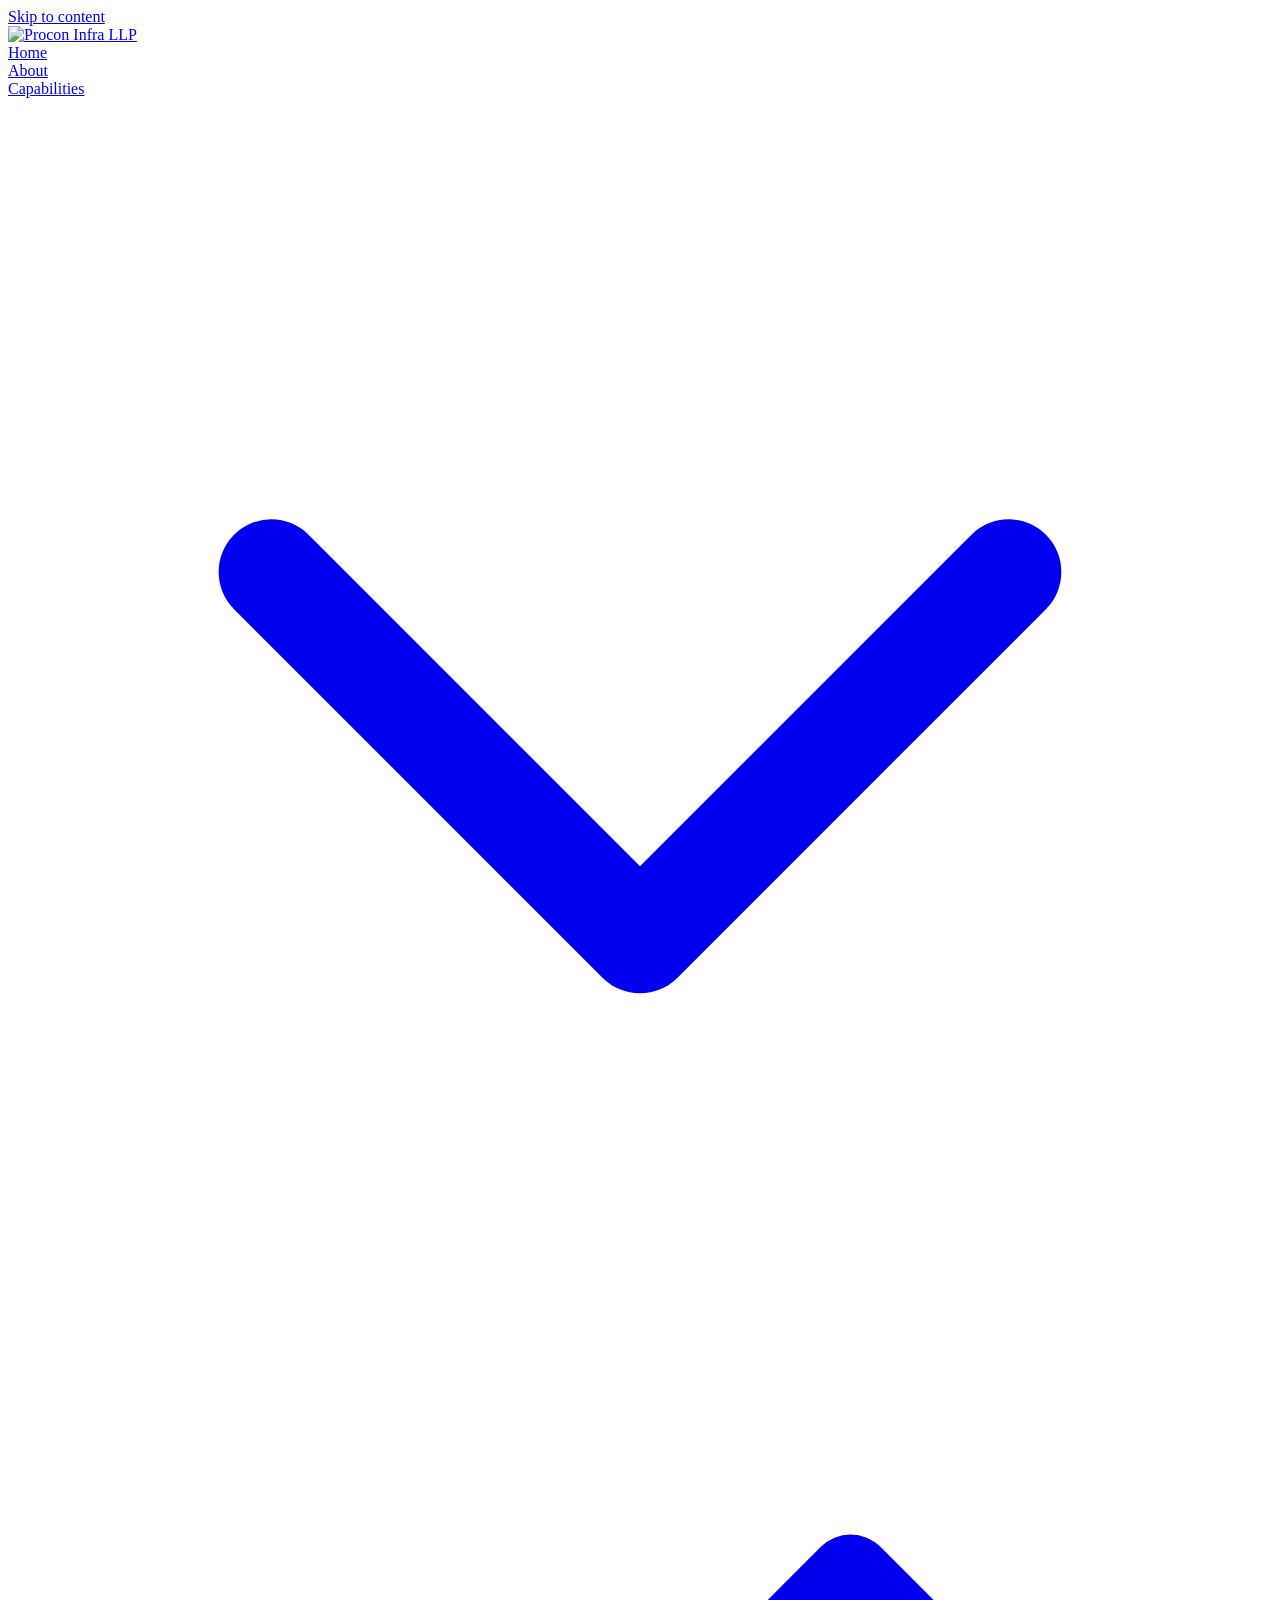
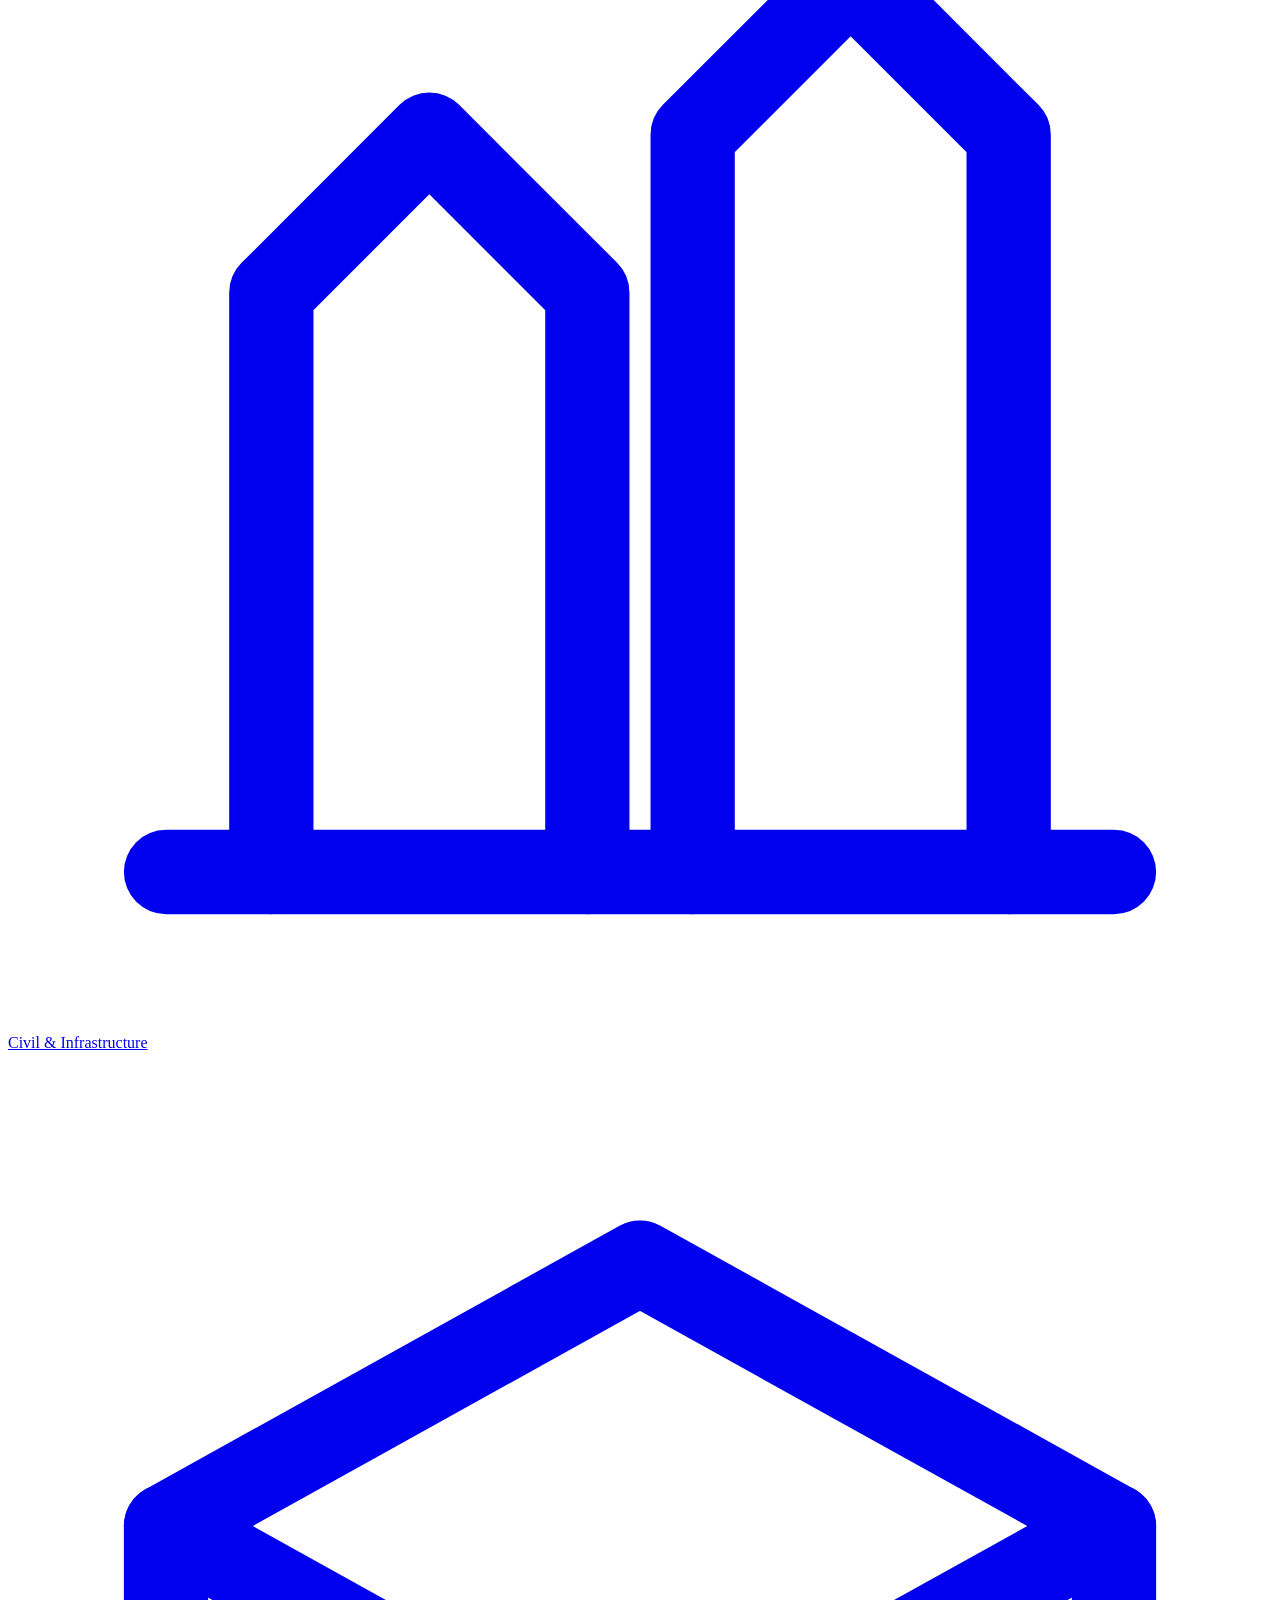
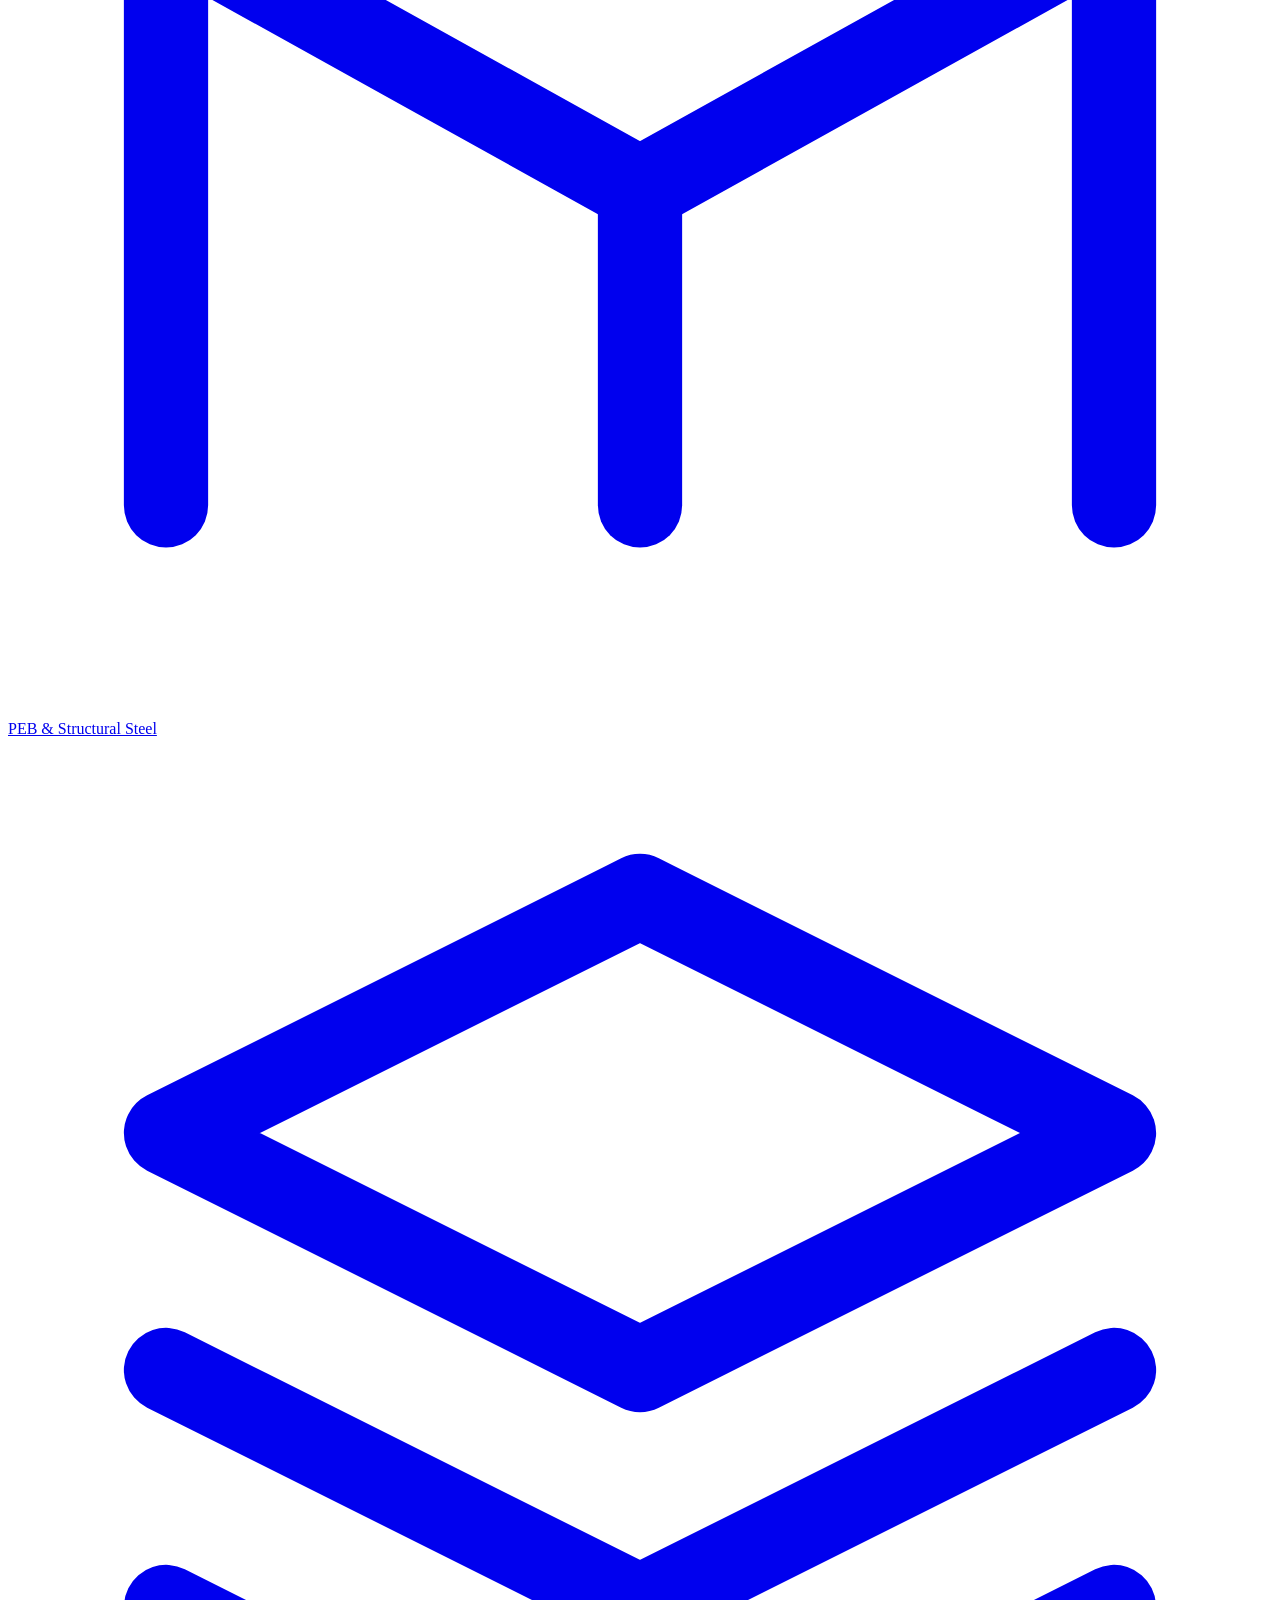
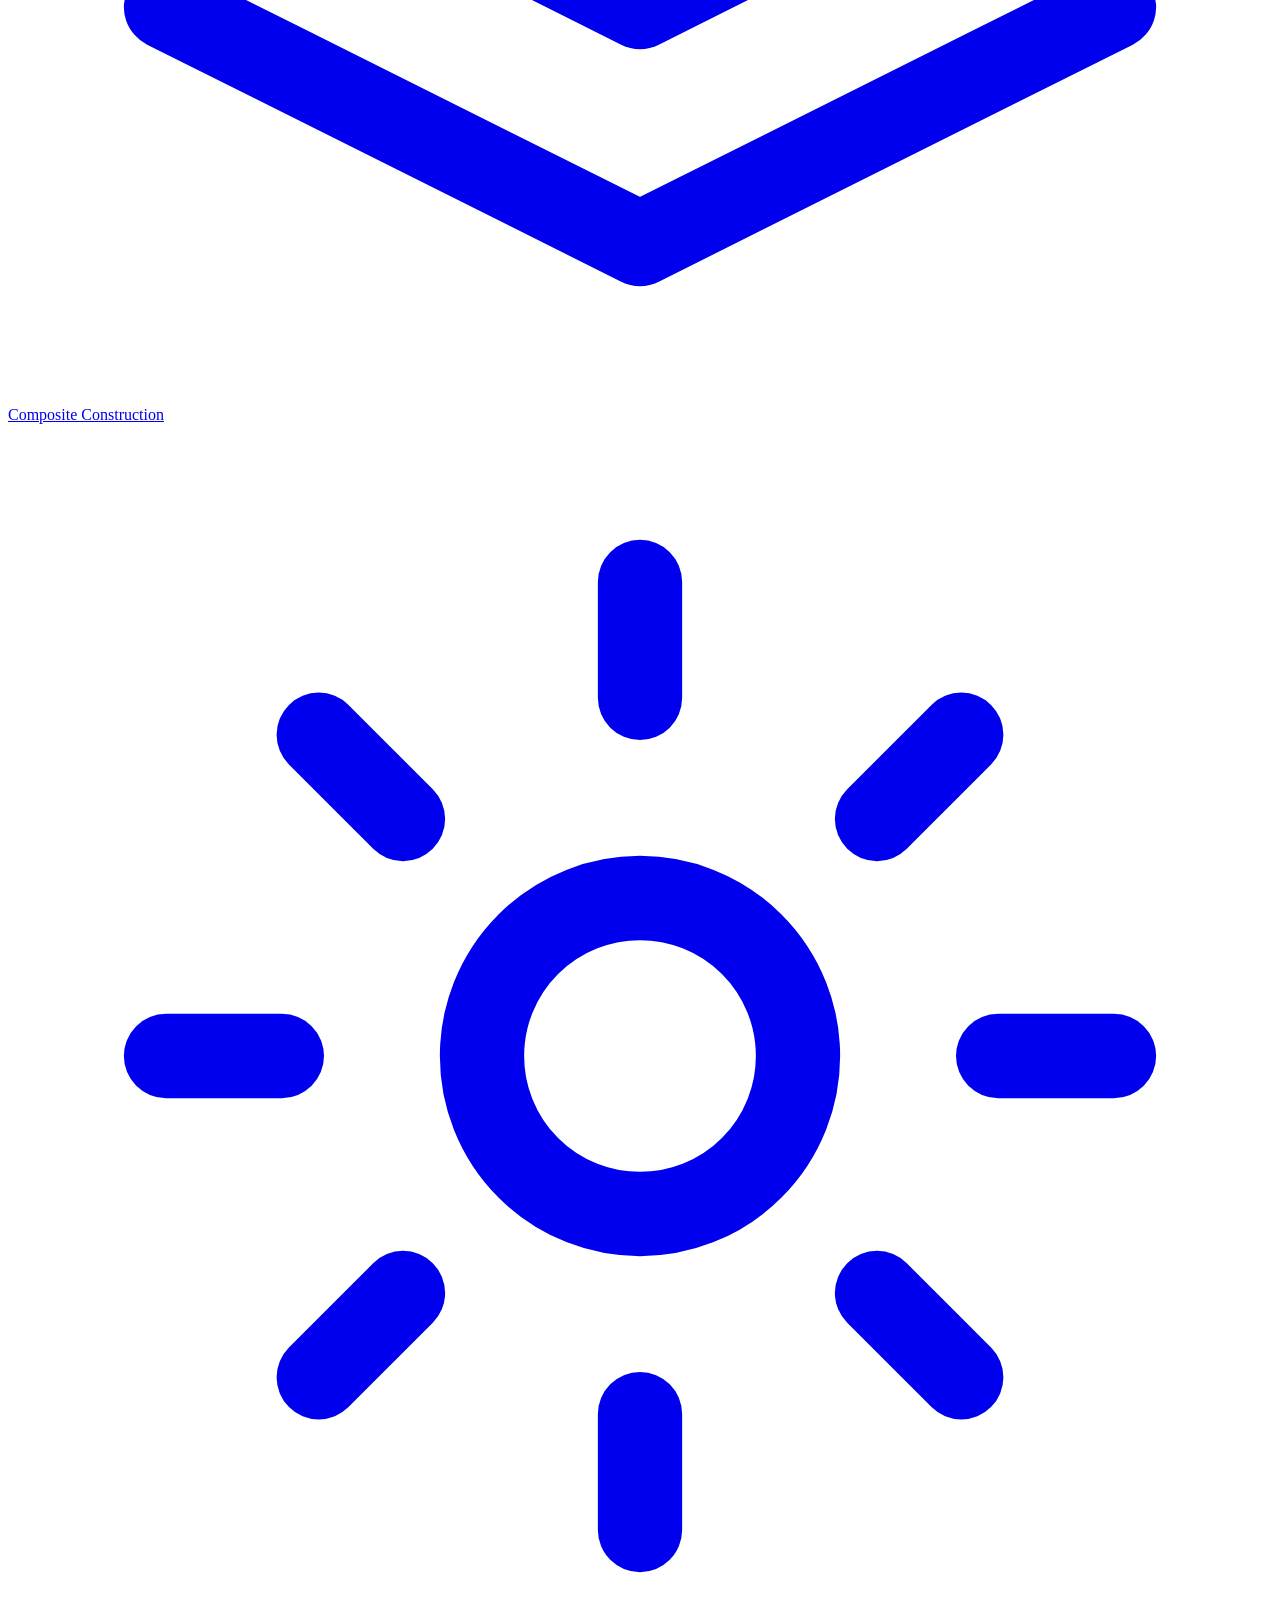
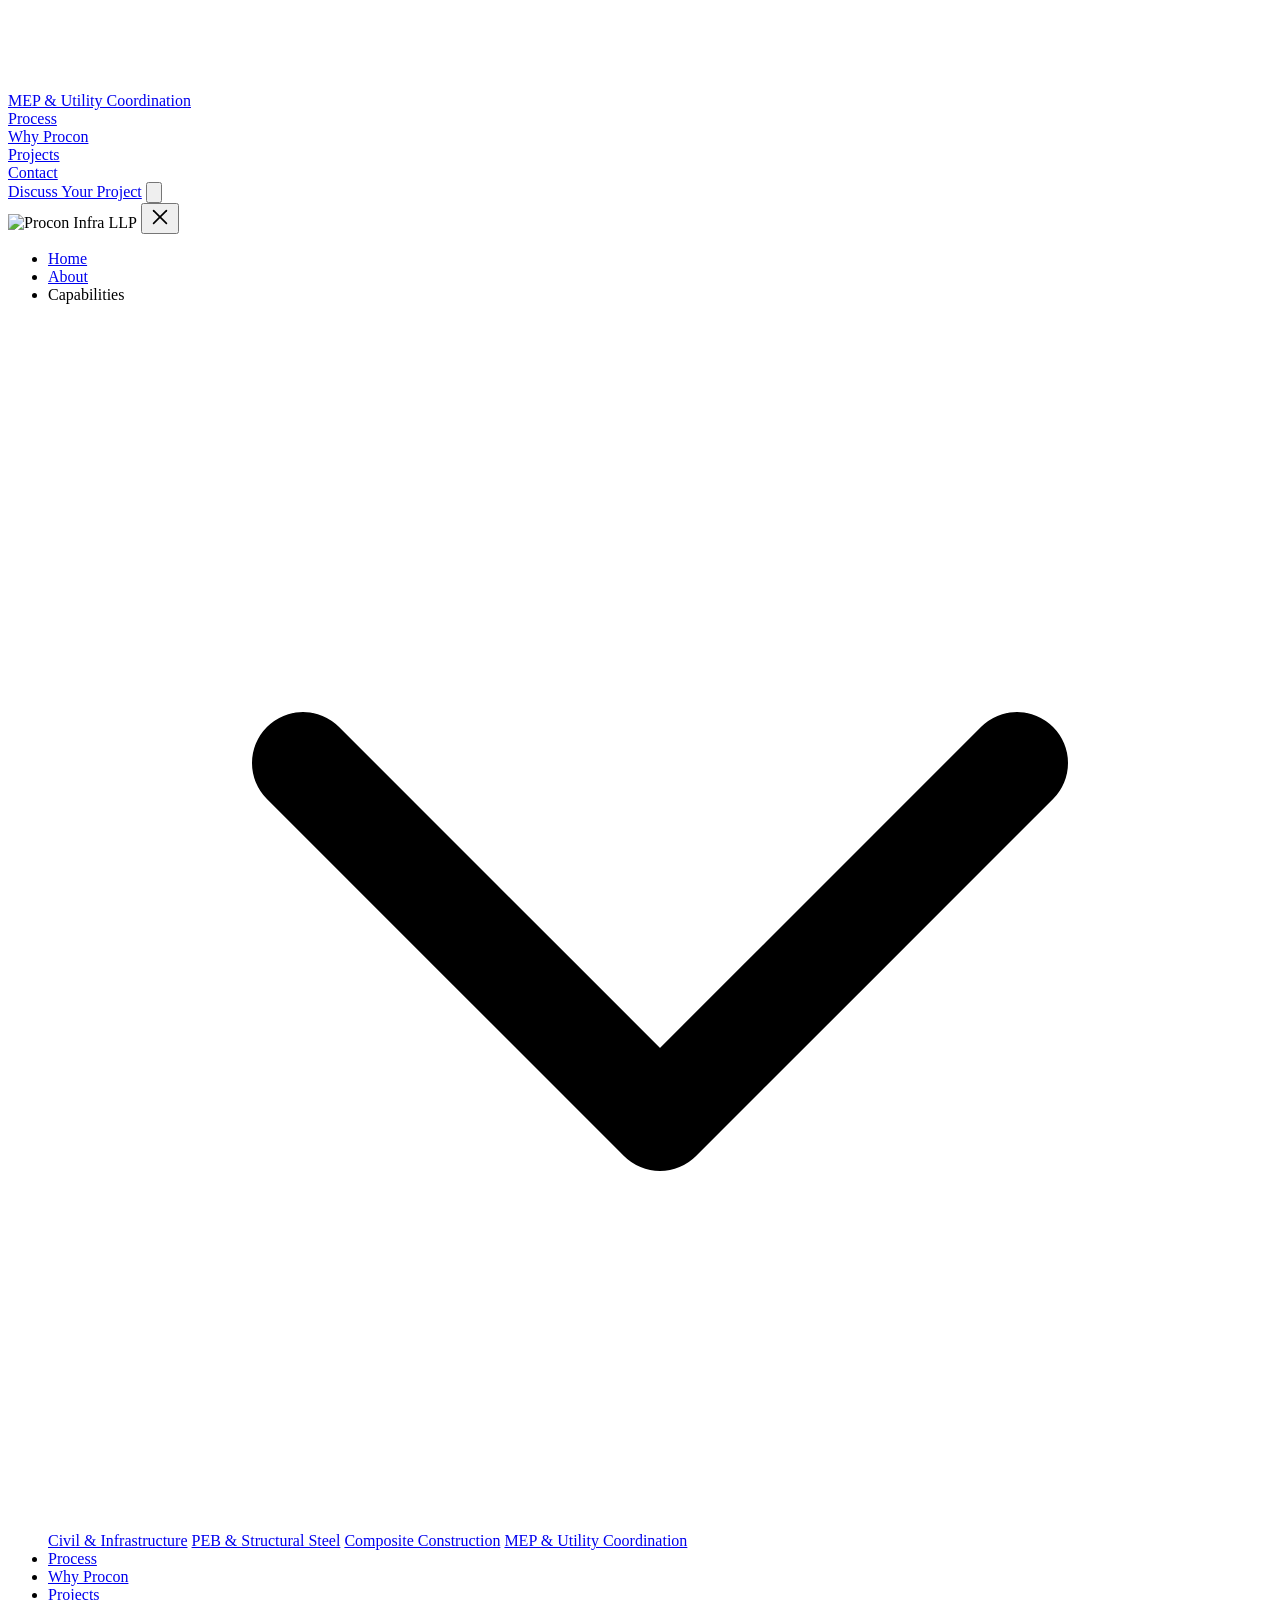
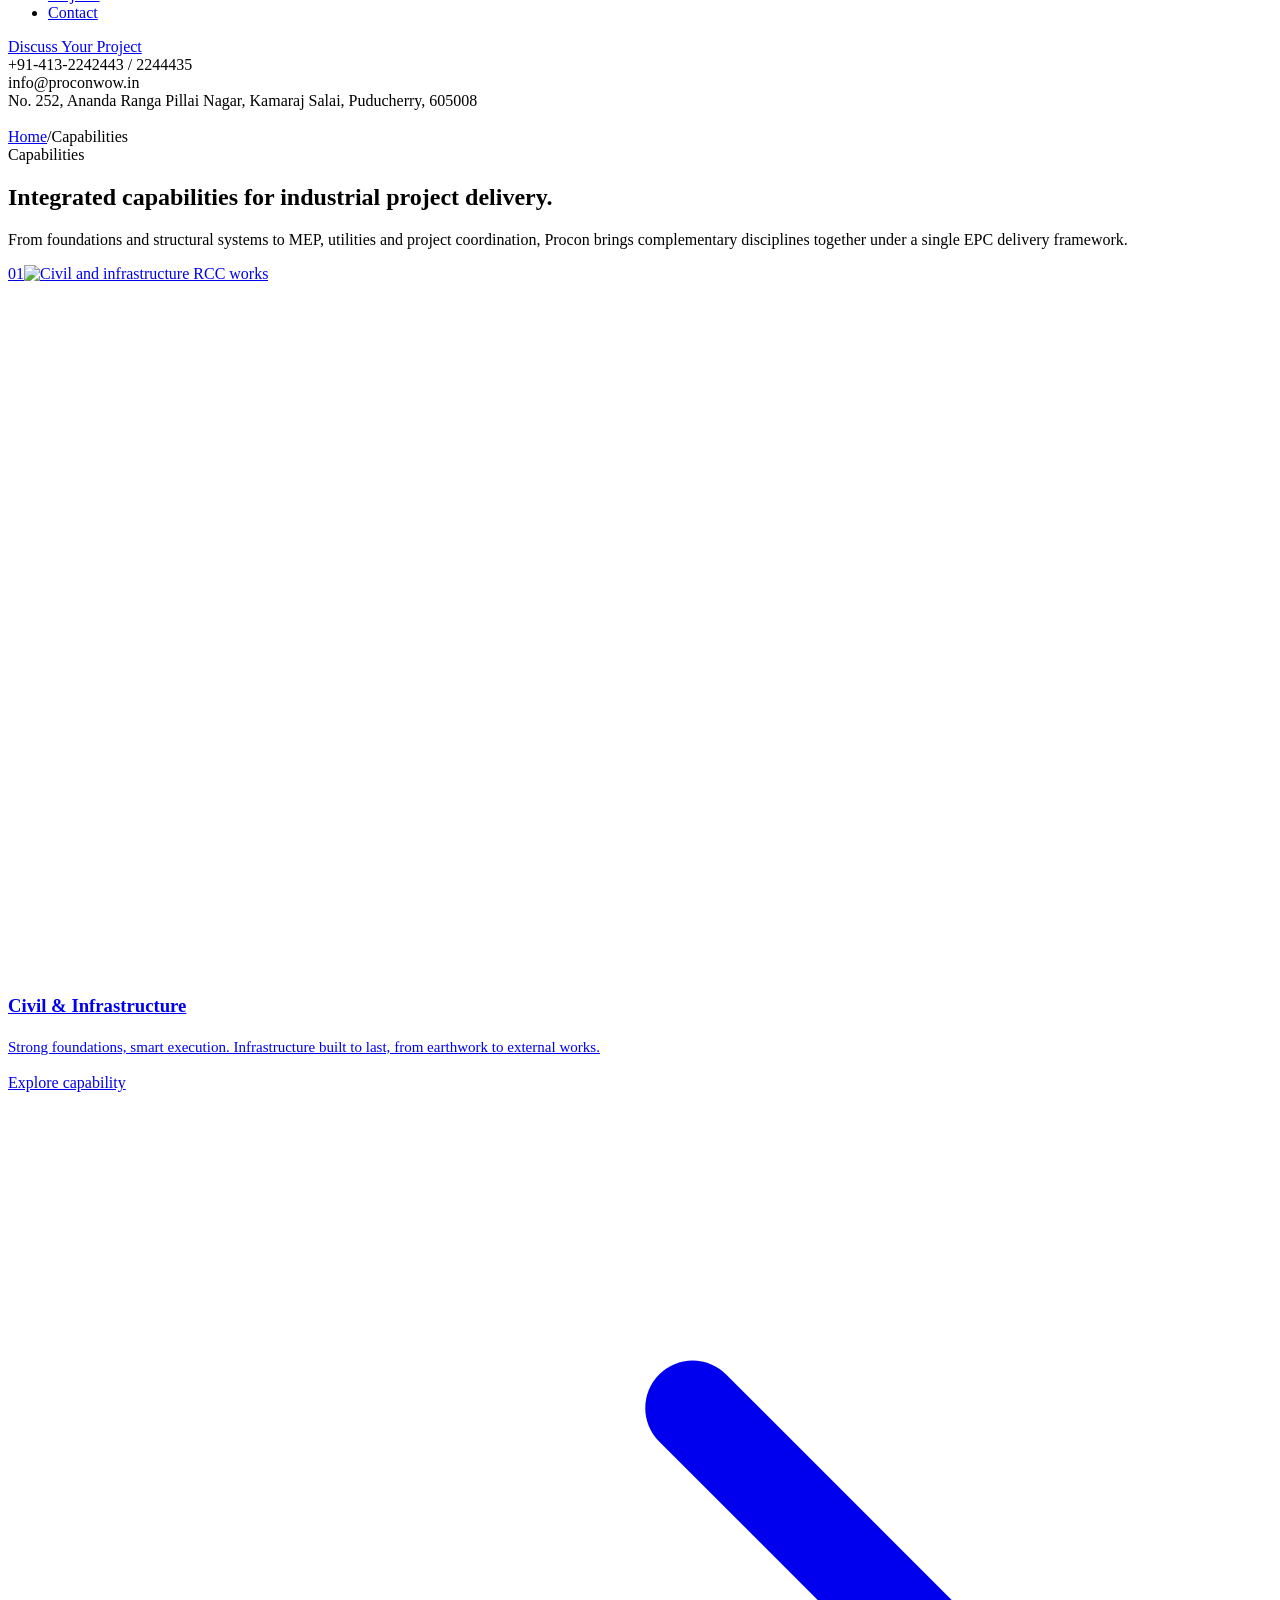
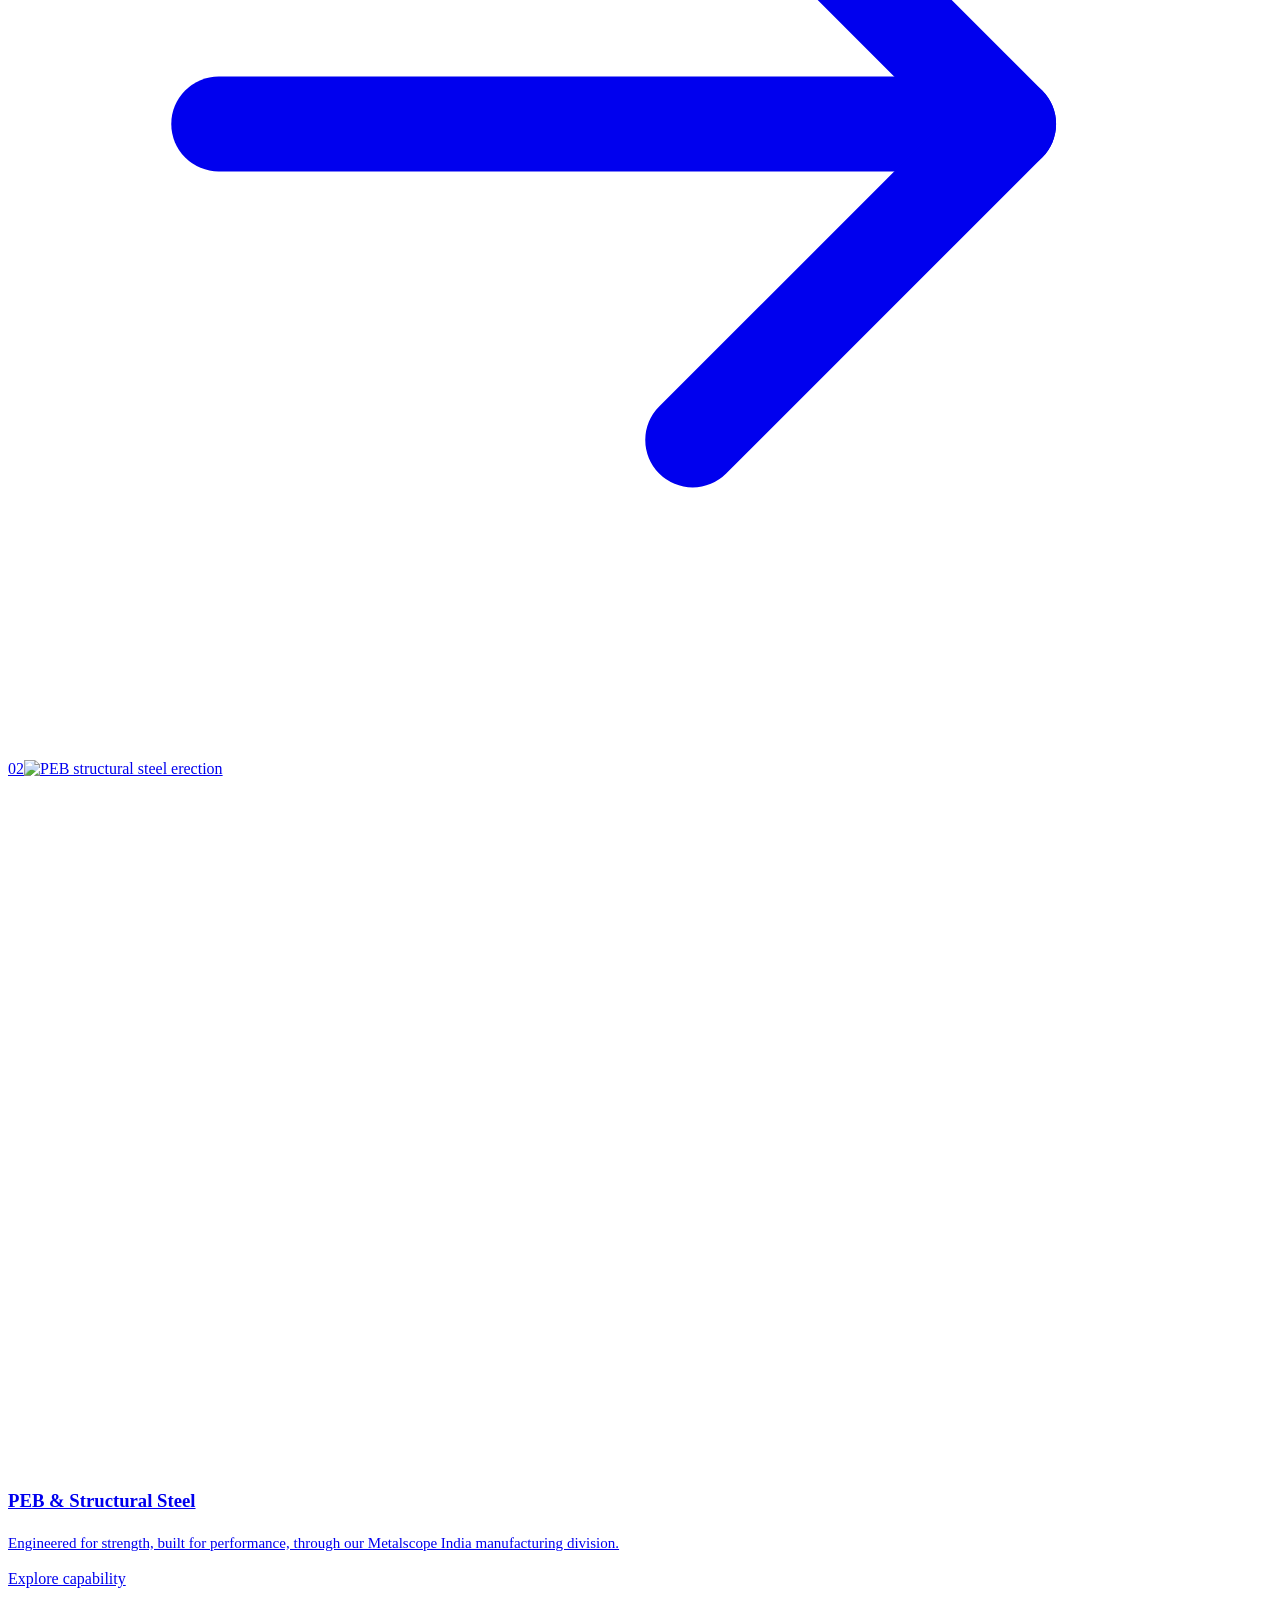
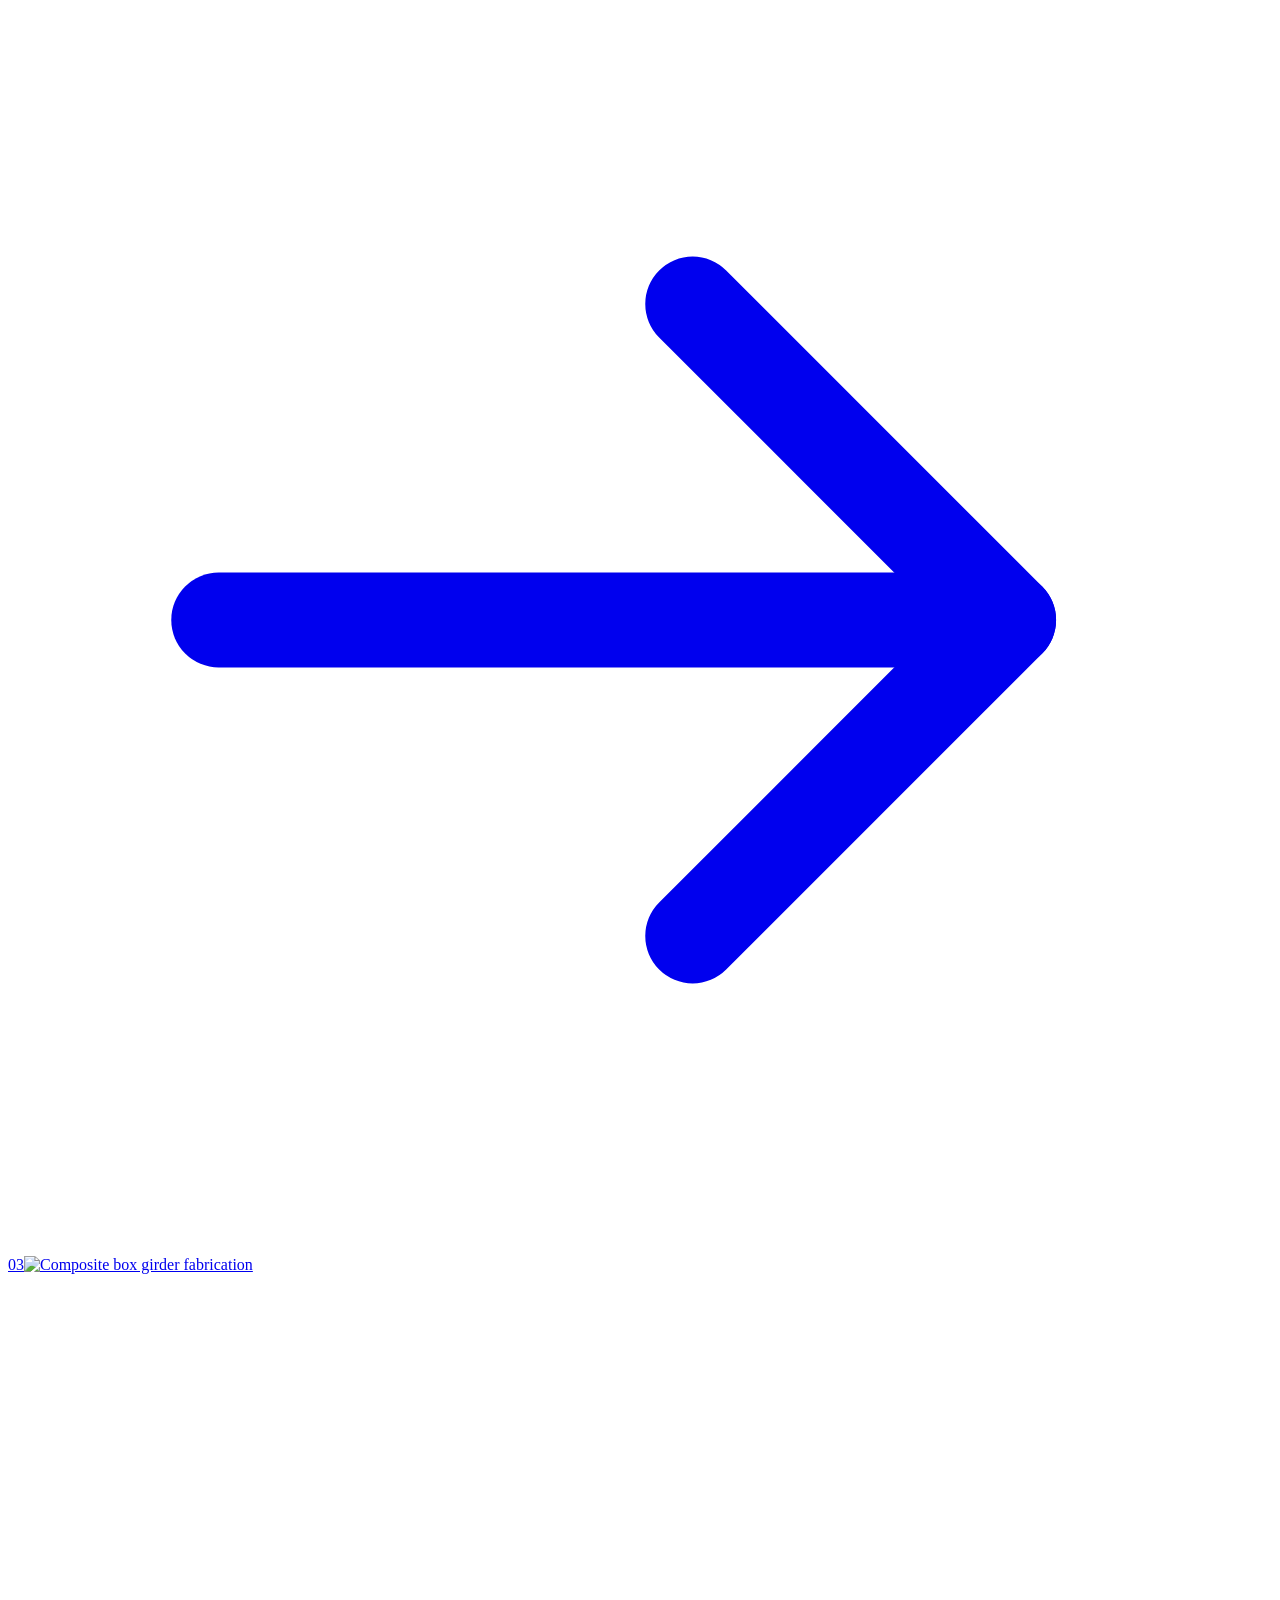
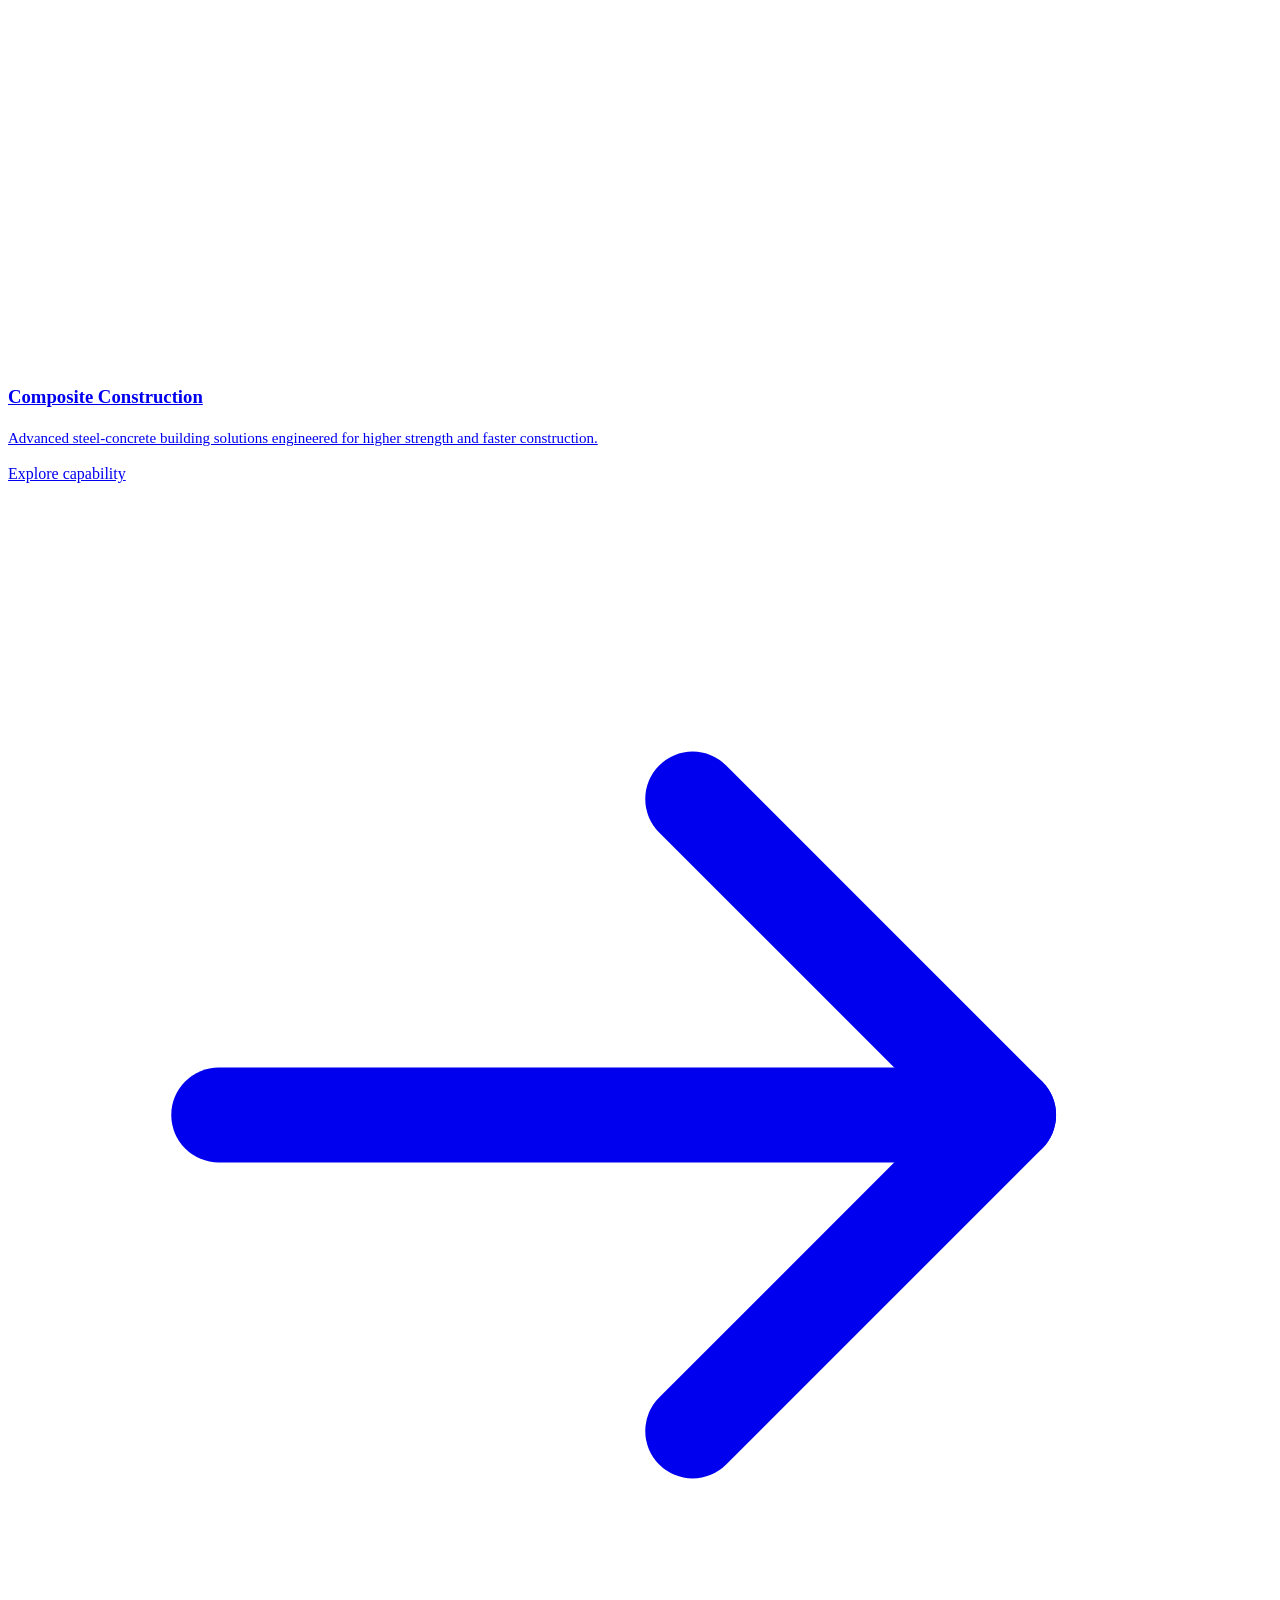
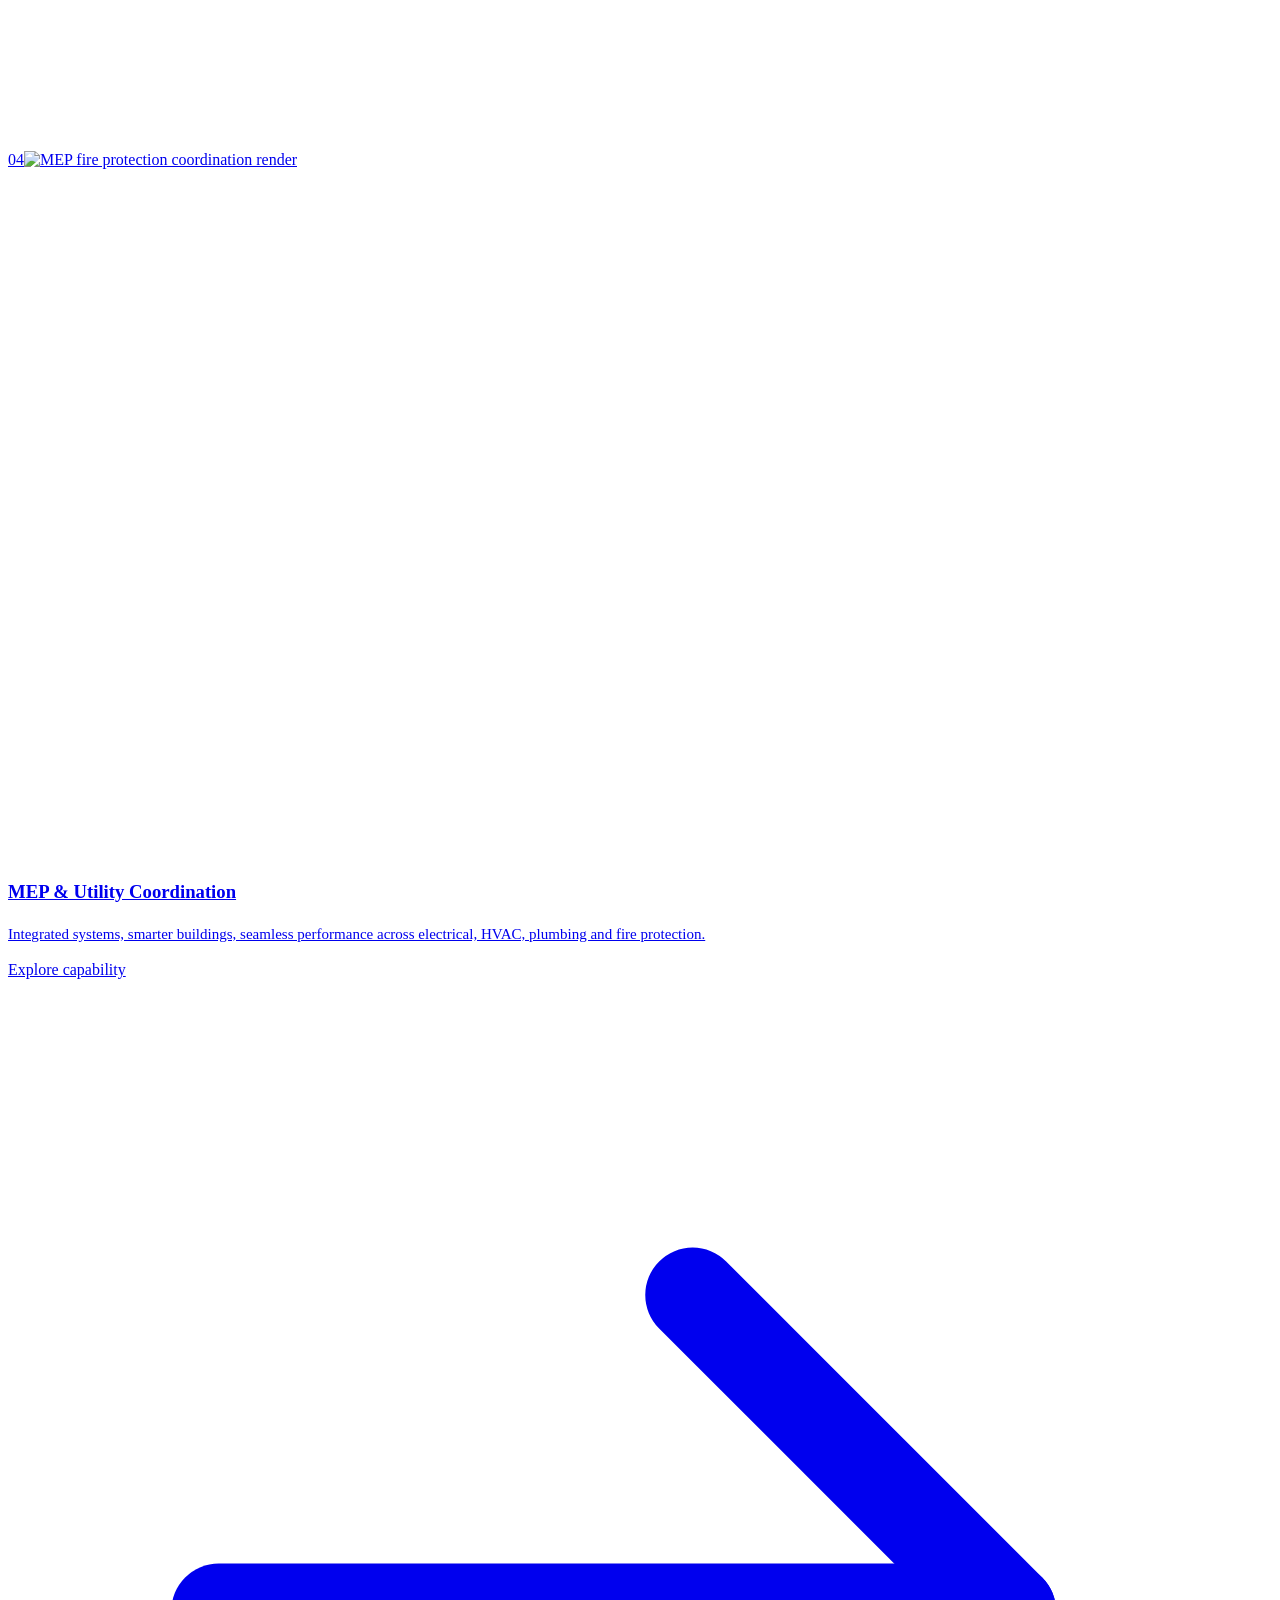
==== services/index.html @ 9cc43194 "Prepare website for v2 repository Co-authored-by: Copilot <223556219+Copilot@users.noreply.github.co" ====
﻿<!doctype html>
<html lang="en">
<head>
<meta charset="UTF-8">
<meta name="viewport" content="width=device-width, initial-scale=1.0">
<title>Services | Procon Infra LLP</title>
<meta name="description" content="Explore Procon Infra LLP's integrated EPC capabilities: civil and infrastructure, PEB and structural steel, composite construction, and MEP and utility coordination.">
<link rel="icon" href="../assets/images/logo-black.jpg">
<link rel="stylesheet" href="../css/style.css?v=6">
</head>
<body>
<a class="skip-link" href="#main">Skip to content</a>

<!-- ===================== NAVBAR ===================== -->
<header class="navbar">
  <div class="navbar__inner">
    <a href="../index.html" class="brand"><span class="brand__chip"><img src="../assets/images/logo-dark.png" alt="Procon Infra LLP"></span></a>
    <nav class="nav-pills" aria-label="Primary">
      <span class="nav-pills__glow"></span>
      <div class="nav-item"><a href="../index.html" class="nav-link">Home</a></div>
      <div class="nav-item"><a href="../about.html" class="nav-link">About</a></div>
      <div class="nav-item has-dropdown open">
        <a href="index.html" class="nav-link is-active">Capabilities
          <svg viewBox="0 0 24 24" fill="none" stroke="currentColor" stroke-width="2" stroke-linecap="round" stroke-linejoin="round"><polyline points="5 9 12 16 19 9"/></svg>
        </a>
        <div class="nav-dropdown">
          <a href="civil-infrastructure.html"><span class="ic"><svg viewBox="0 0 24 24" fill="none" stroke="currentColor" stroke-width="1.6" stroke-linecap="round" stroke-linejoin="round"><path d="M3 21h18"/><path d="M5 21V10l3-3 3 3v11"/><path d="M13 21V7l3-3 3 3v14"/></svg></span>Civil &amp; Infrastructure</a>
          <a href="peb-structural-steel.html"><span class="ic"><svg viewBox="0 0 24 24" fill="none" stroke="currentColor" stroke-width="1.6" stroke-linecap="round" stroke-linejoin="round"><path d="M3 20V9l9-5 9 5v11"/><path d="M3 9l9 5 9-5"/><path d="M12 14v6"/></svg></span>PEB &amp; Structural Steel</a>
          <a href="composite-construction.html"><span class="ic"><svg viewBox="0 0 24 24" fill="none" stroke="currentColor" stroke-width="1.6" stroke-linecap="round" stroke-linejoin="round"><path d="M12 3l9 4.5-9 4.5-9-4.5L12 3z"/><path d="M3 12l9 4.5 9-4.5"/><path d="M3 16.5L12 21l9-4.5"/></svg></span>Composite Construction</a>
          <a href="mep-utility.html"><span class="ic"><svg viewBox="0 0 24 24" fill="none" stroke="currentColor" stroke-width="1.6" stroke-linecap="round" stroke-linejoin="round"><circle cx="12" cy="12" r="3"/><path d="M12 3v2.2M12 18.8V21M21 12h-2.2M5.2 12H3M18.1 5.9l-1.6 1.6M7.5 16.5l-1.6 1.6M18.1 18.1l-1.6-1.6M7.5 7.5L5.9 5.9"/></svg></span>MEP &amp; Utility Coordination</a>
        </div>
      </div>
      <div class="nav-item"><a href="../process.html" class="nav-link">Process</a></div>
      <div class="nav-item"><a href="../why-procon.html" class="nav-link">Why Procon</a></div>
      <div class="nav-item"><a href="../projects.html" class="nav-link">Projects</a></div>
      <div class="nav-item"><a href="../contact.html" class="nav-link">Contact</a></div>
    </nav>
    <div class="nav-cta">
      <a href="../contact.html" class="btn btn-gold btn-sm">Discuss Your Project</a>
      <button class="navbar__toggle" aria-label="Open menu"><svg viewBox="0 0 24 24" fill="none" stroke="currentColor" stroke-width="1.8" stroke-linecap="round"><line x1="3.5" y1="7" x2="20.5" y2="7"/><line x1="3.5" y1="12" x2="20.5" y2="12"/><line x1="3.5" y1="17" x2="20.5" y2="17"/></svg></button>
    </div>
  </div>
</header>

<!-- ===================== MOBILE DRAWER ===================== -->
<div class="mobile-drawer">
  <div class="mobile-drawer__top">
    <span class="brand__chip"><img src="../assets/images/logo-dark.png" alt="Procon Infra LLP"></span>
    <button class="mobile-drawer__close" aria-label="Close menu"><svg style="width:22px;height:22px;color:var(--tx-1)" viewBox="0 0 24 24" fill="none" stroke="currentColor" stroke-width="1.8" stroke-linecap="round"><line x1="5" y1="5" x2="19" y2="19"/><line x1="19" y1="5" x2="5" y2="19"/></svg></button>
  </div>
  <ul class="mobile-drawer__list">
    <li><a href="../index.html">Home</a></li>
    <li><a href="../about.html">About</a></li>
    <li class="mdrop open">
      <div class="mdrop__head">Capabilities <svg viewBox="0 0 24 24" fill="none" stroke="currentColor" stroke-width="2" stroke-linecap="round" stroke-linejoin="round"><polyline points="5 9 12 16 19 9"/></svg></div>
      <div class="mdrop__panel">
        <a href="civil-infrastructure.html">Civil &amp; Infrastructure</a>
        <a href="peb-structural-steel.html">PEB &amp; Structural Steel</a>
        <a href="composite-construction.html">Composite Construction</a>
        <a href="mep-utility.html">MEP &amp; Utility Coordination</a>
      </div>
    </li>
    <li><a href="../process.html">Process</a></li>
    <li><a href="../why-procon.html">Why Procon</a></li>
    <li><a href="../projects.html">Projects</a></li>
    <li><a href="../contact.html">Contact</a></li>
  </ul>
  <div class="mobile-drawer__cta"><a href="../contact.html" class="btn btn-gold">Discuss Your Project</a></div>
  <div class="mobile-drawer__contact">+91-413-2242443 / 2244435<br>info@proconwow.in<br>No. 252, Ananda Ranga Pillai Nagar, Kamaraj Salai, Puducherry, 605008</div>
</div>

<!-- ===================== PAGE HERO ===================== -->
<section id="main" class="page-hero surface-grid">
  <div class="page-hero__bg"><img src="https://images.pexels.com/photos/8961031/pexels-photo-8961031.jpeg?auto=compress&cs=tinysrgb&w=1920" alt=""></div>
  <div class="page-hero__3d" data-epc3d></div>
  <div class="container page-hero__inner">
    <div class="breadcrumb"><a href="../index.html">Home</a><span>/</span><span>Capabilities</span></div>
    <span class="eyebrow">Capabilities</span>
    <h1>Integrated capabilities for industrial project delivery.</h1>
    <p class="lead">From foundations and structural systems to MEP, utilities and project coordination, Procon brings complementary disciplines together under a single EPC delivery framework.</p>
  </div>
</section>

<!-- ===================== SERVICES BENTO ===================== -->
<section class="section bg-white">
  <div class="container">
    <div class="grid grid-2 reveal reveal-stagger" style="gap:26px">
      <a href="civil-infrastructure.html" class="feature-card spot-card tilt" style="--i:0">
        <div class="feature-card__media" style="aspect-ratio:16/9"><span class="feature-card__num">01</span><img src="https://images.pexels.com/photos/21912668/pexels-photo-21912668.jpeg?auto=compress&cs=tinysrgb&w=1200" alt="Civil and infrastructure RCC works"></div>
        <div class="feature-card__body">
          <h3>Civil &amp; Infrastructure</h3>
          <p style="margin-top:10px;color:var(--tx-d2);font-size:.94rem;line-height:1.6">Strong foundations, smart execution. Infrastructure built to last, from earthwork to external works.</p>
          <span class="card-link">Explore capability <svg viewBox="0 0 24 24" fill="none" stroke="currentColor" stroke-width="1.8" stroke-linecap="round" stroke-linejoin="round"><line x1="4" y1="12" x2="19" y2="12"/><polyline points="13 6 19 12 13 18"/></svg></span>
        </div>
      </a>
      <a href="peb-structural-steel.html" class="feature-card spot-card tilt" style="--i:1">
        <div class="feature-card__media" style="aspect-ratio:16/9"><span class="feature-card__num">02</span><img src="https://images.pexels.com/photos/10682523/pexels-photo-10682523.jpeg?auto=compress&cs=tinysrgb&w=1200" alt="PEB structural steel erection"></div>
        <div class="feature-card__body">
          <h3>PEB &amp; Structural Steel</h3>
          <p style="margin-top:10px;color:var(--tx-d2);font-size:.94rem;line-height:1.6">Engineered for strength, built for performance, through our Metalscope India manufacturing division.</p>
          <span class="card-link">Explore capability <svg viewBox="0 0 24 24" fill="none" stroke="currentColor" stroke-width="1.8" stroke-linecap="round" stroke-linejoin="round"><line x1="4" y1="12" x2="19" y2="12"/><polyline points="13 6 19 12 13 18"/></svg></span>
        </div>
      </a>
      <a href="composite-construction.html" class="feature-card spot-card tilt" style="--i:2">
        <div class="feature-card__media" style="aspect-ratio:16/9"><span class="feature-card__num">03</span><img src="https://images.pexels.com/photos/8960939/pexels-photo-8960939.jpeg?auto=compress&cs=tinysrgb&w=1200" alt="Composite box girder fabrication"></div>
        <div class="feature-card__body">
          <h3>Composite Construction</h3>
          <p style="margin-top:10px;color:var(--tx-d2);font-size:.94rem;line-height:1.6">Advanced steel-concrete building solutions engineered for higher strength and faster construction.</p>
          <span class="card-link">Explore capability <svg viewBox="0 0 24 24" fill="none" stroke="currentColor" stroke-width="1.8" stroke-linecap="round" stroke-linejoin="round"><line x1="4" y1="12" x2="19" y2="12"/><polyline points="13 6 19 12 13 18"/></svg></span>
        </div>
      </a>
      <a href="mep-utility.html" class="feature-card spot-card tilt" style="--i:3">
        <div class="feature-card__media" style="aspect-ratio:16/9"><span class="feature-card__num">04</span><img src="https://images.pexels.com/photos/12045663/pexels-photo-12045663.jpeg?auto=compress&cs=tinysrgb&w=1200" alt="MEP fire protection coordination render"></div>
        <div class="feature-card__body">
          <h3>MEP &amp; Utility Coordination</h3>
          <p style="margin-top:10px;color:var(--tx-d2);font-size:.94rem;line-height:1.6">Integrated systems, smarter buildings, seamless performance across electrical, HVAC, plumbing and fire protection.</p>
          <span class="card-link">Explore capability <svg viewBox="0 0 24 24" fill="none" stroke="currentColor" stroke-width="1.8" stroke-linecap="round" stroke-linejoin="round"><line x1="4" y1="12" x2="19" y2="12"/><polyline points="13 6 19 12 13 18"/></svg></span>
        </div>
      </a>
    </div>
  </div>
</section>

<!-- ===================== CAPABILITIES STRIP ===================== -->
<section class="section-tight bg-dark surface-dots" style="overflow:hidden">
  <div class="container">
    <div class="section-head center reveal">
      <span class="eyebrow">Complete EPC capabilities</span>
      <h2 style="color:var(--tx-1)">Every discipline, one accountable team</h2>
    </div>
    <div class="grid grid-6 reveal reveal-stagger">
      <div class="value-card" style="--i:0"><div class="icon-badge"><svg viewBox="0 0 24 24" fill="none" stroke="currentColor" stroke-width="1.6" stroke-linecap="round" stroke-linejoin="round"><rect x="4" y="8" width="7" height="13"/><rect x="13" y="3" width="7" height="18"/></svg></div><h3 style="color:var(--tx-1);font-size:.92rem">Industrial Construction</h3></div>
      <div class="value-card" style="--i:1"><div class="icon-badge teal"><svg viewBox="0 0 24 24" fill="none" stroke="currentColor" stroke-width="1.6" stroke-linecap="round" stroke-linejoin="round"><path d="M3 20V9l9-5 9 5v11"/><path d="M3 9l9 5 9-5"/></svg></div><h3 style="color:var(--tx-1);font-size:.92rem">PEB &amp; Steel</h3></div>
      <div class="value-card" style="--i:2"><div class="icon-badge"><svg viewBox="0 0 24 24" fill="none" stroke="currentColor" stroke-width="1.6" stroke-linecap="round" stroke-linejoin="round"><path d="M3 21h18"/><path d="M5 21V10l3-3 3 3v11"/></svg></div><h3 style="color:var(--tx-1);font-size:.92rem">Civil Works</h3></div>
      <div class="value-card" style="--i:3"><div class="icon-badge teal"><svg viewBox="0 0 24 24" fill="none" stroke="currentColor" stroke-width="1.6" stroke-linecap="round" stroke-linejoin="round"><path d="M12 3l9 4.5-9 4.5-9-4.5L12 3z"/></svg></div><h3 style="color:var(--tx-1);font-size:.92rem">Composite Construction</h3></div>
      <div class="value-card" style="--i:4"><div class="icon-badge"><svg viewBox="0 0 24 24" fill="none" stroke="currentColor" stroke-width="1.6" stroke-linecap="round" stroke-linejoin="round"><circle cx="12" cy="12" r="3"/><path d="M12 3v2.2M12 18.8V21"/></svg></div><h3 style="color:var(--tx-1);font-size:.92rem">MEP Services</h3></div>
      <div class="value-card" style="--i:5"><div class="icon-badge teal"><svg viewBox="0 0 24 24" fill="none" stroke="currentColor" stroke-width="1.6" stroke-linecap="round" stroke-linejoin="round"><path d="M12 2s3 3.5 3 7a3 3 0 0 1-6 0c0-1 .4-1.8 1-2.5"/></svg></div><h3 style="color:var(--tx-1);font-size:.92rem">Fire Protection</h3></div>
    </div>
  </div>
</section>

<!-- ===================== CTA ===================== -->
<section class="section bg-paper">
  <div class="container reveal">
    <div class="cta-banner">
      <div class="cta-banner__text">
        <h2>Not sure which capability you need?</h2>
        <p>Tell us about your project and our engineering team will scope the right mix of disciplines.</p>
      </div>
      <div class="cta-banner__actions">
        <a href="../contact.html" class="btn btn-gold">Talk to Our Team</a>
      </div>
    </div>
  </div>
</section>

<!-- ===================== FOOTER ===================== -->
<footer class="footer">
  <div class="container">
    <div class="footer__top">
      <div class="footer__brand">
        <img src="../assets/images/logo-dark.png" alt="Procon Infra LLP">
        <p>Engineering. Procurement. Construction.<br>Integrated EPC delivery for industrial and infrastructure projects.<br>Part of Royal Fab Group (est. 1989)</p>
      </div>
      <div>
        <h4>Company</h4>
        <ul class="footer__links">
          <li><a href="../about.html">About Us</a></li>
          <li><a href="../why-procon.html">Why Procon</a></li>
          <li><a href="../process.html">Our Process</a></li>
          <li><a href="../projects.html">Projects</a></li>
        </ul>
      </div>
      <div>
        <h4>Capabilities</h4>
        <ul class="footer__links">
          <li><a href="civil-infrastructure.html">Civil &amp; Infrastructure</a></li>
          <li><a href="peb-structural-steel.html">PEB &amp; Structural Steel</a></li>
          <li><a href="composite-construction.html">Composite Construction</a></li>
          <li><a href="mep-utility.html">MEP &amp; Utility Coordination</a></li>
        </ul>
      </div>
      <div>
        <h4>Get in Touch</h4>
        <ul class="footer__contact">
          <li><svg viewBox="0 0 24 24" fill="none" stroke="currentColor" stroke-width="1.6" stroke-linecap="round" stroke-linejoin="round"><path d="M12 21s7-6.6 7-11.5A7 7 0 0 0 5 9.5C5 14.4 12 21 12 21z"/><circle cx="12" cy="9.5" r="2.4"/></svg> No. 252, Ananda Ranga Pillai Nagar, Kamaraj Salai, Puducherry, 605008</li>
          <li><svg viewBox="0 0 24 24" fill="none" stroke="currentColor" stroke-width="1.6" stroke-linecap="round" stroke-linejoin="round"><path d="M5 4h3.2l1.3 4.3-2 1.6a13 13 0 0 0 6.6 6.6l1.6-2L20 15.8V19a2 2 0 0 1-2.2 2A16 16 0 0 1 3 6.2 2 2 0 0 1 5 4z"/></svg> +91-413-2242443 / 2244435</li>
          <li><svg viewBox="0 0 24 24" fill="none" stroke="currentColor" stroke-width="1.6" stroke-linecap="round" stroke-linejoin="round"><rect x="3" y="5" width="18" height="14" rx="2"/><path d="M3.5 6.5L12 13l8.5-6.5"/></svg> info@proconwow.in</li>
          <li><svg viewBox="0 0 24 24" fill="none" stroke="currentColor" stroke-width="1.6" stroke-linecap="round" stroke-linejoin="round"><circle cx="12" cy="12" r="9"/><ellipse cx="12" cy="12" rx="4" ry="9"/><line x1="3" y1="12" x2="21" y2="12"/></svg> www.proconwow.in</li>
        </ul>
      </div>
    </div>
    <div class="footer__bottom">
      <span>&copy; 2026 Procon Infra LLP. All rights reserved.</span>
      <span class="footer__badge"><svg viewBox="0 0 24 24" fill="none" stroke="currentColor" stroke-width="1.6" stroke-linecap="round" stroke-linejoin="round"><path d="M12 3l7 3v6c0 4.5-3 7.5-7 9-4-1.5-7-4.5-7-9V6z"/></svg> Part of Royal Fab Group</span>
    </div>
  </div>
</footer>

<button class="to-top" aria-label="Back to top"><svg viewBox="0 0 24 24" fill="none" stroke="currentColor" stroke-width="1.8" stroke-linecap="round" stroke-linejoin="round"><line x1="4" y1="12" x2="19" y2="12"/><polyline points="13 6 19 12 13 18"/></svg></button>
<script type="importmap">{"imports":{"three":"https://cdn.jsdelivr.net/npm/three@0.160.0/build/three.module.js","three/addons/":"https://cdn.jsdelivr.net/npm/three@0.160.0/examples/jsm/"}}</script>
<script src="../js/main.js?v=6"></script>
<script type="module" src="../js/epc3d.js?v=6"></script>
</body>
</html>
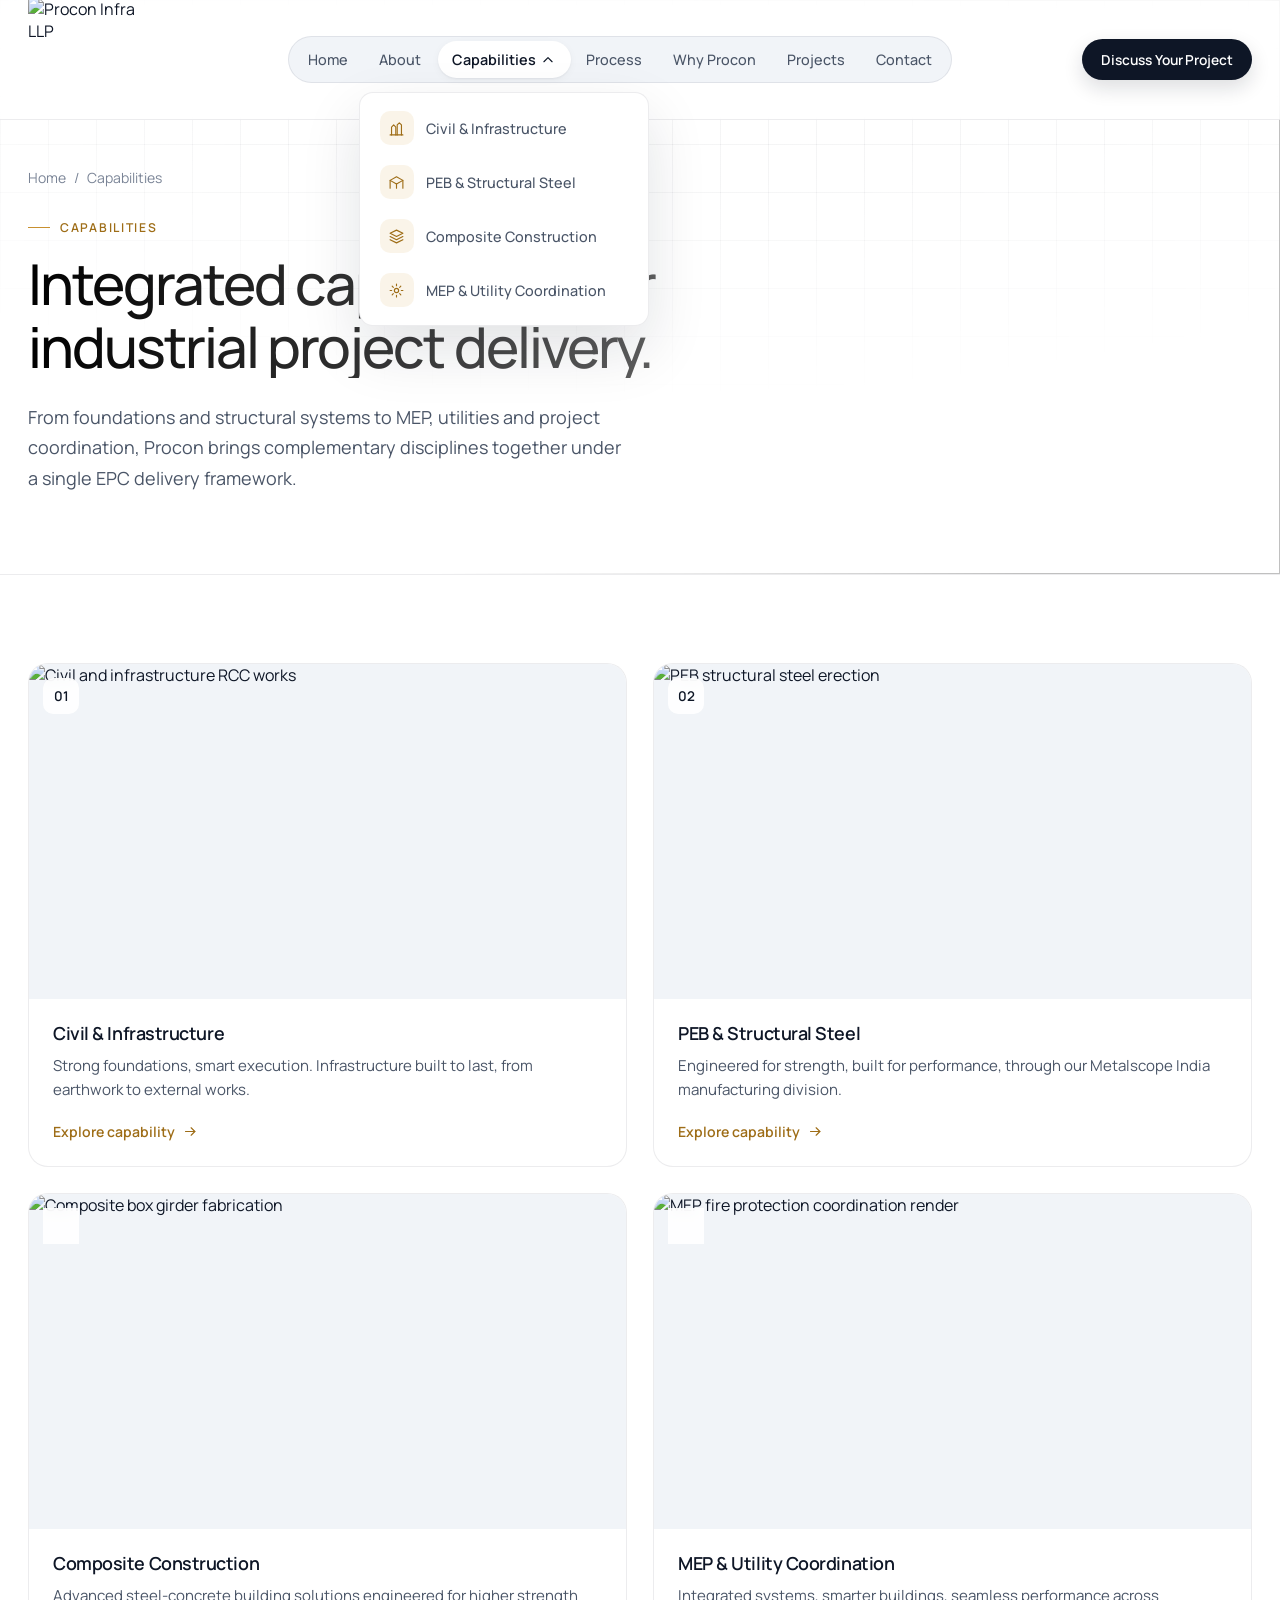
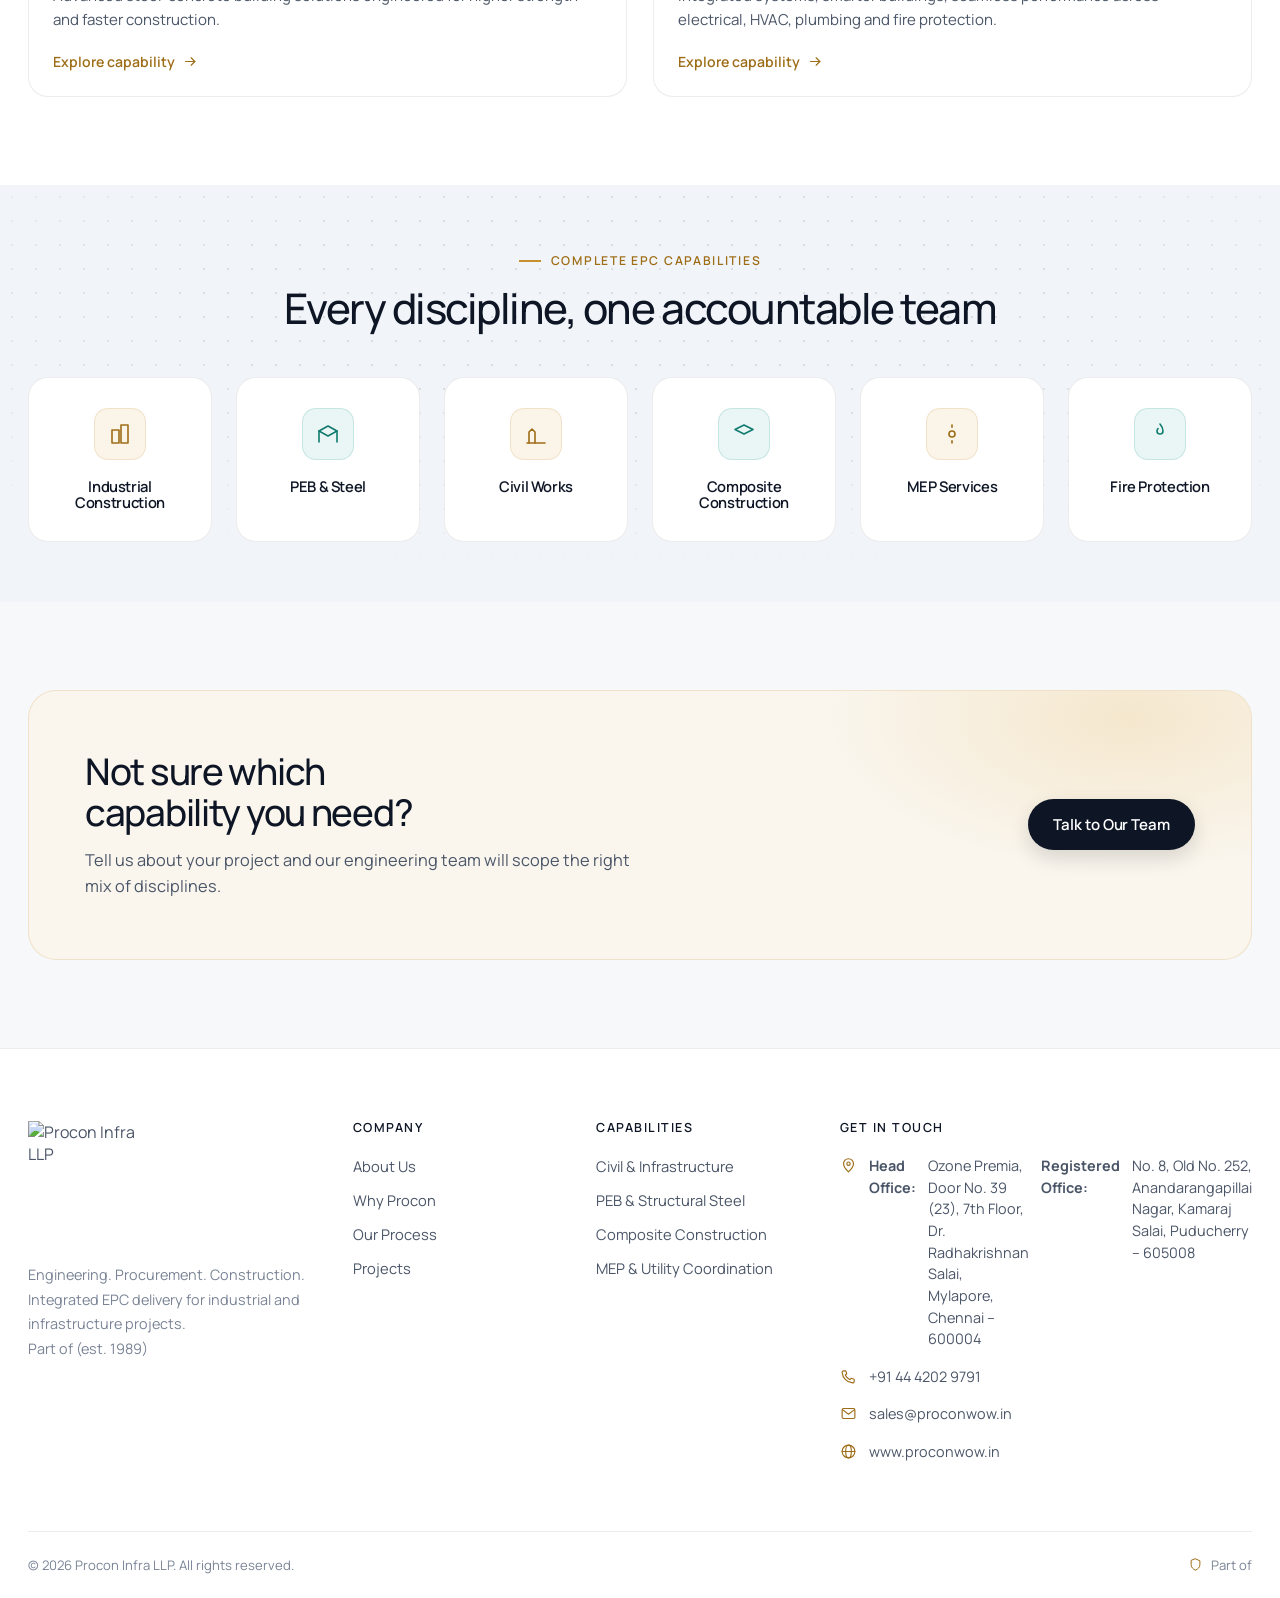
==== commit 168e5484: "fix" ====
--- a/services/index.html
+++ b/services/index.html
@@ -66,7 +66,7 @@
     <li><a href="../contact.html">Contact</a></li>
   </ul>
   <div class="mobile-drawer__cta"><a href="../contact.html" class="btn btn-gold">Discuss Your Project</a></div>
-  <div class="mobile-drawer__contact">+91-413-2242443 / 2244435<br>info@proconwow.in<br>No. 252, Ananda Ranga Pillai Nagar, Kamaraj Salai, Puducherry, 605008</div>
+  <div class="mobile-drawer__contact">+91 44 4202 9791<br>sales@proconwow.in<br><strong>Head Office:</strong> Ozone Premia, Door No. 39 (23), 7th Floor, Dr. Radhakrishnan Salai, Mylapore, Chennai – 600004<br><strong>Registered Office:</strong> No. 8, Old No. 252, Anandarangapillai Nagar, Kamaraj Salai, Puducherry – 605008</div>
 </div>
 
 <!-- ===================== PAGE HERO ===================== -->
@@ -160,7 +160,7 @@
     <div class="footer__top">
       <div class="footer__brand">
         <img src="../assets/images/logo-dark.png" alt="Procon Infra LLP">
-        <p>Engineering. Procurement. Construction.<br>Integrated EPC delivery for industrial and infrastructure projects.<br>Part of Royal Fab Group (est. 1989)</p>
+        <p>Engineering. Procurement. Construction.<br>Integrated EPC delivery for industrial and infrastructure projects.<br>Part of  (est. 1989)</p>
       </div>
       <div>
         <h4>Company</h4>
@@ -183,16 +183,16 @@
       <div>
         <h4>Get in Touch</h4>
         <ul class="footer__contact">
-          <li><svg viewBox="0 0 24 24" fill="none" stroke="currentColor" stroke-width="1.6" stroke-linecap="round" stroke-linejoin="round"><path d="M12 21s7-6.6 7-11.5A7 7 0 0 0 5 9.5C5 14.4 12 21 12 21z"/><circle cx="12" cy="9.5" r="2.4"/></svg> No. 252, Ananda Ranga Pillai Nagar, Kamaraj Salai, Puducherry, 605008</li>
-          <li><svg viewBox="0 0 24 24" fill="none" stroke="currentColor" stroke-width="1.6" stroke-linecap="round" stroke-linejoin="round"><path d="M5 4h3.2l1.3 4.3-2 1.6a13 13 0 0 0 6.6 6.6l1.6-2L20 15.8V19a2 2 0 0 1-2.2 2A16 16 0 0 1 3 6.2 2 2 0 0 1 5 4z"/></svg> +91-413-2242443 / 2244435</li>
-          <li><svg viewBox="0 0 24 24" fill="none" stroke="currentColor" stroke-width="1.6" stroke-linecap="round" stroke-linejoin="round"><rect x="3" y="5" width="18" height="14" rx="2"/><path d="M3.5 6.5L12 13l8.5-6.5"/></svg> info@proconwow.in</li>
+          <li><svg viewBox="0 0 24 24" fill="none" stroke="currentColor" stroke-width="1.6" stroke-linecap="round" stroke-linejoin="round"><path d="M12 21s7-6.6 7-11.5A7 7 0 0 0 5 9.5C5 14.4 12 21 12 21z"/><circle cx="12" cy="9.5" r="2.4"/></svg> <strong>Head Office:</strong> Ozone Premia, Door No. 39 (23), 7th Floor, Dr. Radhakrishnan Salai, Mylapore, Chennai – 600004<br><strong>Registered Office:</strong> No. 8, Old No. 252, Anandarangapillai Nagar, Kamaraj Salai, Puducherry – 605008</li>
+          <li><svg viewBox="0 0 24 24" fill="none" stroke="currentColor" stroke-width="1.6" stroke-linecap="round" stroke-linejoin="round"><path d="M5 4h3.2l1.3 4.3-2 1.6a13 13 0 0 0 6.6 6.6l1.6-2L20 15.8V19a2 2 0 0 1-2.2 2A16 16 0 0 1 3 6.2 2 2 0 0 1 5 4z"/></svg> +91 44 4202 9791</li>
+          <li><svg viewBox="0 0 24 24" fill="none" stroke="currentColor" stroke-width="1.6" stroke-linecap="round" stroke-linejoin="round"><rect x="3" y="5" width="18" height="14" rx="2"/><path d="M3.5 6.5L12 13l8.5-6.5"/></svg> sales@proconwow.in</li>
           <li><svg viewBox="0 0 24 24" fill="none" stroke="currentColor" stroke-width="1.6" stroke-linecap="round" stroke-linejoin="round"><circle cx="12" cy="12" r="9"/><ellipse cx="12" cy="12" rx="4" ry="9"/><line x1="3" y1="12" x2="21" y2="12"/></svg> www.proconwow.in</li>
         </ul>
       </div>
     </div>
     <div class="footer__bottom">
       <span>&copy; 2026 Procon Infra LLP. All rights reserved.</span>
-      <span class="footer__badge"><svg viewBox="0 0 24 24" fill="none" stroke="currentColor" stroke-width="1.6" stroke-linecap="round" stroke-linejoin="round"><path d="M12 3l7 3v6c0 4.5-3 7.5-7 9-4-1.5-7-4.5-7-9V6z"/></svg> Part of Royal Fab Group</span>
+      <span class="footer__badge"><svg viewBox="0 0 24 24" fill="none" stroke="currentColor" stroke-width="1.6" stroke-linecap="round" stroke-linejoin="round"><path d="M12 3l7 3v6c0 4.5-3 7.5-7 9-4-1.5-7-4.5-7-9V6z"/></svg> Part of </span>
     </div>
   </div>
 </footer>
--- a/css/style.css
+++ b/css/style.css
@@ -0,0 +1,856 @@
+/* =========================================================
+   PROCON INFRA LLP — Global Stylesheet
+   Design system: light, airy engineering palette + amber/teal accents
+   Typeface: Manrope (single family, lean weights)
+========================================================= */
+
+@import url('https://fonts.googleapis.com/css2?family=Manrope:wght@300;400;500;600;700&display=swap');
+
+:root{
+  /* surfaces (legacy "navy" names kept so existing markup maps onto light surfaces) */
+  --navy-950:#f4f6f9;
+  --navy-900:#ffffff;
+  --navy-850:#ffffff;
+  --navy-800:#eef1f5;
+  --navy-700:#e3e8ef;
+  --ink:#0e1626;
+  --paper:#f7f8fa;
+  --paper-dim:#eef1f5;
+  --tint:#f1f4f8;
+  --white:#ffffff;
+
+  /* text (tx-1..3 were "on dark" — now primary/secondary/muted ink) */
+  --tx-1:#0e1626;
+  --tx-2:#4a5567;
+  --tx-3:#7a8496;
+  --tx-d1:#0e1626;
+  --tx-d2:#4a5567;
+  --tx-d3:#7a8496;
+
+  /* accents */
+  --gold-300:#f3dcae;
+  --gold-400:#e2b25a;
+  --gold-500:#c8902f;
+  --gold-600:#9e6d17;
+  --teal-300:#bfeee7;
+  --teal-400:#2bb5a4;
+  --teal-500:#179a8b;
+  --teal-600:#0f7a6e;
+
+  --line-dark:rgba(14,22,38,.08);
+  --line-light:rgba(14,22,38,.08);
+
+  --radius-sm:10px;
+  --radius-md:14px;
+  --radius-lg:20px;
+  --radius-xl:28px;
+  --radius-pill:999px;
+
+  --shadow-sm:0 1px 2px rgba(14,22,38,.05), 0 2px 8px rgba(14,22,38,.04);
+  --shadow-md:0 10px 30px rgba(14,22,38,.08);
+  --shadow-lg:0 24px 60px rgba(14,22,38,.12);
+  --shadow-gold:0 8px 20px rgba(200,144,47,.22);
+
+  --font:'Manrope',system-ui,-apple-system,'Segoe UI',Arial,sans-serif;
+  --ease:cubic-bezier(.32,.72,0,1);
+  --container:1288px;
+}
+
+/* ---------- reset ---------- */
+*,*::before,*::after{box-sizing:border-box}
+html{scroll-behavior:smooth}
+body{margin:0;background:var(--paper);color:var(--tx-1);font-family:var(--font);font-weight:400;-webkit-font-smoothing:antialiased;overflow-x:hidden}
+img{max-width:100%;display:block}
+a{color:inherit;text-decoration:none}
+ul{margin:0;padding:0;list-style:none}
+button{font:inherit;cursor:pointer;background:none;border:0;appearance:none;color:inherit}
+h1,h2,h3,h4{font-family:var(--font);font-weight:600;line-height:1.12;margin:0;letter-spacing:-.025em;color:var(--tx-1)}
+h1,h2{font-weight:500;letter-spacing:-.035em}
+p{margin:0}
+svg{width:1em;height:1em;flex-shrink:0;display:inline-block;vertical-align:middle}
+.container{max-width:var(--container);margin-inline:auto;padding-inline:28px}
+@media (max-width:640px){ .container{padding-inline:16px} }
+
+::selection{background:var(--gold-300);color:var(--ink)}
+
+/* ---------- scroll reveal ---------- */
+.reveal{opacity:0;transform:translateY(40px);filter:blur(10px);transition:opacity .9s var(--ease),transform .9s var(--ease),filter .9s var(--ease)}
+.reveal.in-view{opacity:1;transform:translateY(0);filter:none}
+.reveal-stagger > *{transition-delay:calc(var(--i,0) * 90ms)}
+@media (prefers-reduced-motion:reduce){ .reveal{opacity:1;transform:none;transition:none} }
+
+/* =========================================================
+   NAVBAR
+========================================================= */
+.navbar{
+  position:fixed; top:0; left:0; right:0; z-index:1000;
+  height:120px; background:rgba(255,255,255,.82);
+  -webkit-backdrop-filter:saturate(160%) blur(14px); backdrop-filter:saturate(160%) blur(14px);
+  border-bottom:1px solid var(--line-light);
+}
+.navbar__inner{
+  max-width:var(--container); margin-inline:auto; height:100%;
+  padding-inline:28px;
+  display:flex; align-items:center; justify-content:space-between; gap:20px;
+}
+.brand{display:flex;align-items:center}
+.brand__chip{display:flex; align-items:center}
+.brand__chip img{height: 124px;width: 130px;display:block}
+
+.nav-pills{
+  position:relative; display:flex; align-items:center; gap:1px;
+  background:var(--tint); border:1px solid var(--line-light);
+  border-radius:var(--radius-pill); padding:4px;
+}
+.nav-pills__glow{
+  position:absolute; top:4px; bottom:4px; left:5px; width:0;
+  border-radius:var(--radius-pill);
+  background:#fff; box-shadow:var(--shadow-sm);
+  opacity:0; z-index:1; pointer-events:none;
+  transition:transform .32s var(--ease), width .32s var(--ease), opacity .2s ease;
+}
+.nav-item{position:relative;z-index:2}
+.nav-link{
+  position:relative; z-index:2; display:flex; align-items:center; gap:5px;
+  padding:9px 15px; border-radius:var(--radius-pill);
+  color:var(--tx-2); font-size:.9rem; font-weight:500; white-space:nowrap;
+  transition:color .25s var(--ease);
+}
+.nav-link:hover,.nav-link.is-active{color:var(--tx-1)}
+.nav-link.is-active{font-weight:600}
+.nav-link svg{width:14px;height:14px;transition:transform .25s var(--ease)}
+.nav-item:hover .nav-link svg,.nav-item.open .nav-link svg{transform:rotate(180deg)}
+
+.nav-dropdown{
+  position:absolute; top:calc(100% + 14px); left:50%; transform:translateX(-50%) translateY(4px);
+  min-width:290px; background:#fff; border:1px solid var(--line-light);
+  border-radius:var(--radius-md); padding:8px; box-shadow:var(--shadow-lg);
+  opacity:0; visibility:hidden; transition:opacity .22s var(--ease), transform .22s var(--ease);
+  z-index:50;
+}
+.nav-item:hover .nav-dropdown, .nav-item.open .nav-dropdown{opacity:1;visibility:visible;transform:translateX(-50%) translateY(0)}
+.nav-dropdown a{
+  display:flex; align-items:center; gap:12px; padding:10px 12px; border-radius:10px;
+  color:var(--tx-2); font-size:.9rem; font-weight:500;
+}
+.nav-dropdown a:hover{background:var(--tint);color:var(--tx-1)}
+.nav-dropdown a span.ic{
+  width:34px;height:34px;border-radius:10px;display:grid;place-items:center;flex-shrink:0;
+  background:rgba(200,144,47,.1); color:var(--gold-600);
+}
+.nav-dropdown a span.ic svg{width:17px;height:17px}
+
+.nav-cta{display:flex;align-items:center;gap:12px}
+.navbar__toggle{
+  display:none; width:44px;height:44px;border-radius:12px; align-items:center;justify-content:center;
+  background:var(--tint); border:1px solid var(--line-light); color:var(--tx-1); flex-shrink:0;
+}
+.navbar__toggle svg{width:20px;height:20px}
+
+@media (max-width:1140px){
+  .nav-pills{display:none}
+  .nav-cta .btn{display:none}
+  .navbar__toggle{display:flex}
+}
+@media (max-width:380px){
+  .brand__chip img{height:62px}
+}
+
+/* mobile drawer */
+.mobile-drawer{
+  position:fixed; inset:0; z-index:1100; background:#fff;
+  transform:translateX(100%); transition:transform .38s var(--ease);
+  display:flex; flex-direction:column; padding:18px 20px 32px;
+}
+.mobile-drawer.open{transform:translateX(0)}
+.mobile-drawer__top{display:flex; align-items:center; justify-content:space-between; margin-bottom:16px}
+.mobile-drawer__top .brand__chip img{height:62px}
+.mobile-drawer__close{width:44px;height:44px;border-radius:12px;background:var(--tint)!important;display:flex;align-items:center;justify-content:center;flex-shrink:0}
+.mobile-drawer__list{display:flex;flex-direction:column;gap:4px; overflow-y:auto}
+.mobile-drawer__list > li > a, .mdrop__head{
+  display:flex; align-items:center; justify-content:space-between; padding:16px 6px;
+  color:var(--tx-1); font-size:1.1rem; font-weight:500; border-bottom:1px solid var(--line-light);
+}
+.mdrop__head svg{width:18px;height:18px;transition:transform .25s}
+.mdrop.open .mdrop__head svg{transform:rotate(180deg)}
+.mdrop__panel{max-height:0; overflow:hidden; transition:max-height .3s var(--ease)}
+.mdrop.open .mdrop__panel{max-height:340px}
+.mdrop__panel a{display:block;padding:12px 6px 12px 16px;color:var(--tx-2);font-size:1rem;border-bottom:1px solid var(--line-light)}
+.mobile-drawer__cta{margin-top:24px;display:flex;flex-direction:column;gap:12px}
+.mobile-drawer__contact{margin-top:auto; padding-top:20px; color:var(--tx-3); font-size:.88rem; line-height:1.7}
+body.drawer-open{overflow:hidden}
+
+/* =========================================================
+   BUTTONS
+========================================================= */
+.btn{
+  display:inline-flex; align-items:center; justify-content:center; gap:9px;
+  padding:14px 24px; border-radius:var(--radius-pill); font-weight:600; font-size:.94rem; letter-spacing:-.005em;
+  border:1px solid transparent; transition:transform .25s var(--ease), box-shadow .25s var(--ease), background .25s var(--ease), color .25s var(--ease), border-color .25s var(--ease);
+  white-space:nowrap;
+}
+.btn svg{width:16px;height:16px}
+.btn:active{transform:scale(.97)}
+.btn-gold{background:var(--ink); color:#fff; box-shadow:0 8px 20px rgba(14,22,38,.14)}
+.btn-gold:hover{transform:translateY(-2px); background:#1b2638; box-shadow:0 14px 28px rgba(14,22,38,.2)}
+.btn-ghost-light,.btn-ghost-dark{background:#fff; color:var(--tx-1); border-color:rgba(14,22,38,.14)}
+.btn-ghost-light:hover,.btn-ghost-dark:hover{border-color:rgba(14,22,38,.3); background:var(--tint)}
+.btn-sm{padding:10px 18px;font-size:.86rem}
+
+/* =========================================================
+   LAYOUT / SECTIONS
+========================================================= */
+.section{padding:88px 0}
+.section-tight{padding:60px 0}
+@media (max-width:860px){ .section{padding:60px 0} .section-tight{padding:44px 0} }
+
+.bg-dark{background:var(--tint);color:var(--tx-1)}
+.bg-panel{background:#f1f4f8;color:var(--tx-1)}
+.bg-paper{background:var(--paper)}
+.bg-white{background:#fff}
+
+.eyebrow{
+  display:inline-flex; align-items:center; gap:10px; font-family:var(--font);
+  font-weight:600; font-size:.76rem; letter-spacing:.14em; text-transform:uppercase; color:var(--gold-600);
+  margin-bottom:16px;
+}
+.eyebrow::before{content:'';width:22px;height:1.5px;background:var(--gold-500);display:block}
+
+.section-head{max-width:760px; margin-bottom:44px}
+.section-head.center{margin-inline:auto; text-align:center}
+.section-head h2{font-size:clamp(1.9rem,3.3vw,2.75rem)}
+.section-head p{margin-top:18px; font-size:1.06rem; line-height:1.7; color:var(--tx-2)}
+
+.tag-strong{color:var(--gold-600)}
+.tag-teal{color:var(--teal-600)}
+
+/* grids */
+.grid{display:grid; gap:24px}
+.grid-2{grid-template-columns:repeat(2,1fr)}
+.grid-3{grid-template-columns:repeat(3,1fr)}
+.grid-4{grid-template-columns:repeat(4,1fr)}
+.grid-6{grid-template-columns:repeat(6,1fr)}
+@media (max-width:980px){ .grid-4{grid-template-columns:repeat(2,1fr)} .grid-6{grid-template-columns:repeat(3,1fr)} .grid-3{grid-template-columns:repeat(2,1fr)} }
+@media (max-width:640px){ .grid-2,.grid-3,.grid-4{grid-template-columns:1fr} .grid-6{grid-template-columns:repeat(2,1fr)} }
+
+/* =========================================================
+   PAGE HERO (interior pages) — copy left, live 3D plant right
+========================================================= */
+.page-hero{
+  position:relative; padding:168px 0 80px; background:#fff; color:var(--tx-1); overflow:hidden;
+  border-bottom:1px solid var(--line-light);
+}
+.page-hero__bg{position:absolute; inset:0 0 0 34%; z-index:0}
+.page-hero__bg img{
+  width:100%;height:100%;object-fit:cover;
+  -webkit-mask-image:linear-gradient(90deg, transparent 0%, rgba(0,0,0,.35) 30%, #000 70%);
+  mask-image:linear-gradient(90deg, transparent 0%, rgba(0,0,0,.35) 30%, #000 70%);
+}
+.page-hero.has-3d .page-hero__bg{display:none}
+.page-hero__3d{position:absolute; top:84px; right:0; bottom:0; width:52%; z-index:0}
+.page-hero.has-3d{min-height:620px}
+.page-hero.has-3d .page-hero__inner{padding-right:50%}
+.page-hero__inner{position:relative; z-index:1; pointer-events:none}
+.page-hero__inner > *{pointer-events:auto}
+.breadcrumb{display:flex; align-items:center; gap:8px; font-size:.875rem; color:var(--tx-3); margin-bottom:24px}
+.breadcrumb a:hover{color:var(--gold-600)}
+.page-hero h1{font-size:clamp(2.25rem,4.4vw,3.75rem); max-width:680px}
+.page-hero p.lead{margin-top:24px; font-size:1.125rem; color:var(--tx-2); max-width:600px; line-height:1.7}
+@media (max-width:1040px){
+  .page-hero{padding:132px 0 0}
+  .page-hero.has-3d{min-height:0}
+  .page-hero.has-3d .page-hero__inner{padding-right:28px}
+  .page-hero.has-3d{display:flex; flex-direction:column}
+  .page-hero.has-3d .page-hero__inner{order:1; width:100%}
+  .page-hero__3d{order:2; position:relative; top:auto; width:auto; height:380px; margin-top:24px}
+  .page-hero:not(.has-3d){padding-bottom:56px}
+  .page-hero__bg{inset:0}
+  .page-hero__bg img{opacity:.14; -webkit-mask-image:none; mask-image:none}
+}
+@media (max-width:640px){ .page-hero.has-3d .page-hero__inner{padding-right:16px} .page-hero__3d{height:320px} .page-hero__3d[data-scene="layers"]{height:420px} }
+
+/* heading ink gradient (text only, per the visual system) */
+.hx h1, .page-hero h1{
+  background:linear-gradient(90deg,#000 0%, #666 100%);
+  -webkit-background-clip:text; background-clip:text; color:transparent;
+}
+h1,h2,h3{text-wrap:balance}
+p,li{text-wrap:pretty}
+
+/* =========================================================
+   HOME HERO — sticky stage; scrolling builds the plant
+========================================================= */
+.hx{position:relative; height:320vh; background:var(--paper)}
+.hx__sticky{position:sticky; top:0; height:100vh; min-height:640px; overflow:hidden}
+.hx__sticky::before{
+  content:''; position:absolute; inset:0; pointer-events:none;
+  background-image:
+    linear-gradient(rgba(14,22,38,.045) 1px, transparent 1px),
+    linear-gradient(90deg, rgba(14,22,38,.045) 1px, transparent 1px);
+  background-size:48px 48px;
+  -webkit-mask-image:radial-gradient(ellipse 60% 70% at 72% 55%, #000 25%, transparent 80%);
+  mask-image:radial-gradient(ellipse 60% 70% at 72% 55%, #000 25%, transparent 80%);
+}
+.hx__inner{position:relative; z-index:2; height:100%; display:flex; align-items:center; padding-top:84px; pointer-events:none}
+.hx__copy{max-width:600px; pointer-events:auto}
+.hero__badge{
+  display:inline-flex; align-items:center; gap:8px; padding:4px 12px 4px 4px; border-radius:var(--radius-pill);
+  background:#fff; border:1px solid var(--line-light); color:var(--tx-2); box-shadow:var(--shadow-sm);
+  font-size:.875rem; font-weight:500; margin-bottom:24px;
+}
+.hero__badge b{font-weight:600; color:var(--tx-1)}
+.hero__badge .dot{width:24px;height:24px;border-radius:50%;background:rgba(43,181,164,.14);display:grid;place-items:center}
+.hero__badge .dot::after{content:'';width:8px;height:8px;border-radius:50%;background:var(--teal-500)}
+.hx h1{font-size:clamp(2.25rem,3.9vw,3.5rem); font-weight:500; letter-spacing:-.04em; line-height:1.04; max-width:680px}
+.hx .lead{margin-top:24px; font-size:1.125rem; color:var(--tx-2); line-height:1.6; max-width:540px}
+.hero__actions{display:flex; gap:12px; margin-top:32px; flex-wrap:wrap}
+.hx__panel{margin-top:40px; max-width:540px}
+.hx__stage{position:absolute; top:84px; right:0; bottom:0; left:40%; z-index:1}
+.hx .hx__stage > .epc3d__info{top:72px; right:16px; left:auto; bottom:auto; width:300px}
+.hx__stage .epc3d__hint{left:auto; right:16px}
+.hx__panel .epc3d__rail{margin-top:0}
+.hx__cue{
+  position:absolute; left:70%; bottom:24px; transform:translateX(-50%); z-index:3;
+  display:flex; align-items:center; gap:8px; font-size:.75rem; font-weight:600; letter-spacing:.12em; text-transform:uppercase; color:var(--tx-3);
+  opacity:calc(1 - var(--scrub,0) * 8); transition:opacity .3s;
+}
+.hx__cue span{width:18px; height:28px; border:1.5px solid currentColor; border-radius:12px; position:relative}
+.hx__cue span::after{content:''; position:absolute; left:50%; top:6px; width:2px; height:6px; margin-left:-1px; border-radius:2px; background:currentColor; animation:cue 1.8s cubic-bezier(.32,.72,0,1) infinite}
+@keyframes cue{0%{transform:translateY(0);opacity:1}70%{transform:translateY(8px);opacity:0}100%{opacity:0}}
+
+.hx-after{padding:48px 0 0; background:var(--paper)}
+.hx__disciplines{
+  position:relative; display:grid; grid-template-columns:repeat(4,1fr);
+  background:#fff; border:1px solid var(--line-light); border-radius:var(--radius-lg); box-shadow:var(--shadow-sm); overflow:hidden;
+}
+.hx__disciplines a{display:flex; align-items:center; gap:12px; padding:24px; border-left:1px solid var(--line-light); transition:background .5s var(--ease)}
+.hx__disciplines a:first-child{border-left:0}
+.hx__disciplines a:hover{background:var(--tint)}
+.hx__disciplines a:focus-visible{outline:2px solid var(--gold-500); outline-offset:-2px}
+.hx__disciplines .ic{width:40px;height:40px;border-radius:12px;display:grid;place-items:center;flex-shrink:0;background:var(--tint);color:var(--gold-600)}
+.hx__disciplines .ic svg{width:20px;height:20px}
+.hx__disciplines b{display:block; font-size:1rem; font-weight:600; color:var(--tx-1); letter-spacing:-.01em}
+.hx__disciplines small{display:block; margin-top:2px; font-size:.75rem; color:var(--tx-3)}
+.hx__disciplines .arr{margin-left:auto; width:16px; height:16px; color:var(--tx-3); transition:transform .5s var(--ease), color .3s}
+.hx__disciplines a:hover .arr{transform:translateX(4px); color:var(--gold-600)}
+
+@media (max-width:1040px){
+  .hx{height:auto}
+  .hx__sticky{position:relative; height:auto; min-height:0; overflow:visible}
+  .hx__inner{display:block; height:auto; padding-top:124px}
+  .hx__copy{max-width:680px}
+  .hx__stage{position:relative; top:auto; left:auto; height:62vh; min-height:360px; margin-top:24px}
+  .hx__cue{display:none}
+  .hx .hx__stage > .epc3d__info{top:auto; bottom:16px; left:16px; right:16px; width:auto; padding:12px}
+  .hx .hx__stage > .epc3d__info .epc3d__info-p{display:none}
+  .hx__stage .epc3d__hint{display:none}
+  .hx__disciplines{grid-template-columns:repeat(2,1fr)}
+  .hx__disciplines a:nth-child(3){border-left:0}
+  .hx__disciplines a:nth-child(n+3){border-top:1px solid var(--line-light)}
+}
+@media (max-width:640px){
+  .hx__inner{padding-top:112px}
+  .hx__stage{height:420px; min-height:0}
+  .hx__disciplines{grid-template-columns:1fr}
+  .hx__disciplines a{border-left:0!important; border-top:1px solid var(--line-light)}
+  .hx__disciplines a:first-child{border-top:0}
+}
+
+/* =========================================================
+   EPC 3D VIEWER UI
+========================================================= */
+.epc3d:not(.hx__stage):not(.page-hero__3d){position:relative}
+.epc3d__canvas{position:absolute; inset:0; width:100%!important; height:100%!important; display:block; touch-action:pan-y; opacity:0; transition:opacity 1s var(--ease)}
+.epc3d.is-ready .epc3d__canvas{opacity:1}
+.epc3d.is-dragging .epc3d__canvas{cursor:grabbing!important}
+.epc3d.is-blueprint{background-color:#f3f7fd; background-image:linear-gradient(rgba(37,99,235,.08) 1px, transparent 1px), linear-gradient(90deg, rgba(37,99,235,.08) 1px, transparent 1px); background-size:24px 24px}
+
+.epc3d__tools{position:absolute; top:16px; right:16px; z-index:3; display:flex; gap:4px; padding:4px; background:rgba(255,255,255,.86); -webkit-backdrop-filter:blur(12px); backdrop-filter:blur(12px); border:1px solid var(--line-light); border-radius:var(--radius-pill); box-shadow:var(--shadow-sm)}
+.epc3d__tool{display:flex; align-items:center; gap:8px; padding:8px 12px; border-radius:var(--radius-pill); font-size:.75rem; font-weight:600; color:var(--tx-2); transition:background .5s var(--ease), color .3s, transform .2s var(--ease)}
+.epc3d__tool svg{width:14px; height:14px}
+.epc3d__tool:hover{background:var(--tint); color:var(--tx-1)}
+.epc3d__tool:active{transform:scale(.97)}
+.epc3d__tool:focus-visible{outline:2px solid var(--gold-500); outline-offset:1px}
+.epc3d__tool[aria-pressed="true"]{background:var(--ink); color:#fff}
+
+.epc3d__hint{position:absolute; left:16px; bottom:16px; z-index:2; display:flex; align-items:center; gap:8px; font-size:.75rem; color:var(--tx-3); pointer-events:none}
+.epc3d__hint svg{width:16px; height:16px}
+.epc3d__legend{position:absolute; top:16px; left:16px; z-index:3; display:flex; align-items:center; gap:8px; padding:8px 12px; border-radius:var(--radius-pill); background:rgba(255,255,255,.86); -webkit-backdrop-filter:blur(12px); backdrop-filter:blur(12px); border:1px solid var(--line-light); font-size:.75rem; font-weight:600; color:var(--tx-1)}
+.epc3d__legend i{width:8px; height:8px; border-radius:50%; background:var(--gold-500); box-shadow:0 0 0 4px rgba(200,144,47,.16)}
+
+.epc3d__tip{position:absolute; top:0; left:0; z-index:4; width:220px; padding:12px; border-radius:12px; background:#fff; border:1px solid var(--line-light); box-shadow:var(--shadow-lg); font-size:.75rem; line-height:1.45; color:var(--tx-2); pointer-events:none; opacity:0; transition:opacity .25s var(--ease)}
+.epc3d__tip.show{opacity:1}
+.epc3d__tip span{display:block; font-size:.625rem; font-weight:700; letter-spacing:.1em; text-transform:uppercase; color:var(--gold-600)}
+.epc3d__tip b{display:block; margin:2px 0 4px; font-size:.875rem; font-weight:600; color:var(--tx-1)}
+
+/* stage info + rail */
+.epc3d__info{padding:16px; background:#fff; border:1px solid var(--line-light); border-radius:16px; box-shadow:var(--shadow-sm)}
+.epc3d__info-k{display:block; font-size:.75rem; font-weight:600; letter-spacing:.1em; text-transform:uppercase; color:var(--gold-600)}
+.epc3d__info-t{display:block; margin-top:4px; font-size:1.125rem; font-weight:600; color:var(--tx-1); letter-spacing:-.02em}
+.epc3d__info-p{margin-top:4px; font-size:.875rem; line-height:1.55; color:var(--tx-2); min-height:2.7em}
+.epc3d__info.is-in .epc3d__info-t, .epc3d__info.is-in .epc3d__info-p{animation:infoIn .7s cubic-bezier(.32,.72,0,1)}
+@keyframes infoIn{from{opacity:0; transform:translateY(8px); filter:blur(4px)}to{opacity:1; transform:none; filter:none}}
+.epc3d__rail{display:grid; grid-template-columns:repeat(5,1fr); gap:4px; margin-top:12px}
+.epc3d__stage{display:block; text-align:left; padding:8px 4px; border-radius:8px; transition:background .5s var(--ease)}
+.epc3d__stage:hover{background:rgba(14,22,38,.04)}
+.epc3d__stage:focus-visible{outline:2px solid var(--gold-500); outline-offset:1px}
+.epc3d__bar{display:block; height:4px; border-radius:4px; background:rgba(14,22,38,.08); overflow:hidden}
+.epc3d__bar i{display:block; height:100%; background:var(--gold-500); transform:scaleX(0); transform-origin:left}
+.epc3d__num{display:block; margin-top:8px; font-size:.75rem; font-weight:600; color:var(--tx-3)}
+.epc3d__name{display:block; font-size:.75rem; font-weight:600; line-height:1.3; color:var(--tx-2)}
+.epc3d__stage[aria-selected="true"] .epc3d__num{color:var(--gold-600)}
+.epc3d__stage[aria-selected="true"] .epc3d__name{color:var(--tx-1)}
+/* rail rendered inside the viewer (process page) */
+.epc3d > .epc3d__info{position:absolute; left:16px; top:16px; z-index:3; width:min(320px, calc(100% - 32px))}
+.epc3d > .epc3d__rail{position:absolute; left:16px; right:16px; bottom:12px; z-index:3; margin:0; padding:4px; background:rgba(255,255,255,.86); -webkit-backdrop-filter:blur(12px); backdrop-filter:blur(12px); border:1px solid var(--line-light); border-radius:14px}
+.epc3d:has(> .epc3d__rail) .epc3d__hint{display:none}
+.no-webgl .page-hero__3d, .no-webgl .hx__stage{display:none}
+@media (max-width:640px){
+  .epc3d__tool span{display:none}
+  .epc3d__name{display:none}
+  .epc3d > .epc3d__info{top:64px; padding:12px}
+}
+
+/* =========================================================
+   TAGLINE REVEAL (word by word on scroll)
+========================================================= */
+.tagline-reveal{padding:96px 0; background:var(--paper)}
+.tagline-reveal__text{max-width:880px; font-size:clamp(1.875rem,3.6vw,3rem); line-height:1.15; font-weight:500; letter-spacing:-.035em; color:var(--tx-1); text-wrap:balance}
+.tagline-reveal__text .w{color:rgba(14,22,38,.22); transition:color .8s cubic-bezier(.32,.72,0,1)}
+.tagline-reveal__text .w.on{color:var(--tx-1)}
+@media (max-width:640px){ .tagline-reveal{padding:64px 0} }
+
+/* legacy .hero helpers still referenced elsewhere */
+.hero h1 em{font-style:normal; color:var(--gold-600)}
+
+/* =========================================================
+   STAT STRIP
+========================================================= */
+.stat-strip{
+  display:grid; grid-template-columns:repeat(4,1fr); gap:0; background:#fff;
+  border:1px solid var(--line-light); border-radius:var(--radius-lg); overflow:hidden;
+}
+.stat-strip .stat{padding:34px 26px; text-align:center; border-right:1px solid var(--line-light)}
+.stat-strip .stat:last-child{border-right:none}
+.stat .num{font-family:var(--font); font-weight:500; letter-spacing:-.04em; font-size:clamp(1.9rem,3vw,2.7rem); color:var(--tx-1); line-height:1}
+.stat .label{margin-top:10px; font-size:.86rem; color:var(--tx-3); line-height:1.5}
+@media (max-width:760px){ .stat-strip{grid-template-columns:repeat(2,1fr)} .stat-strip .stat:nth-child(2){border-right:none} }
+
+/* =========================================================
+   CARDS
+========================================================= */
+.icon-badge{
+  width:52px; height:52px; border-radius:14px; display:grid; place-items:center; flex-shrink:0;
+  background:rgba(200,144,47,.1); color:var(--gold-600);
+  border:1px solid rgba(200,144,47,.18);
+}
+.icon-badge svg{width:24px;height:24px}
+.icon-badge.teal{background:rgba(23,154,139,.09); color:var(--teal-600); border-color:rgba(23,154,139,.18)}
+
+.card{
+  background:#fff; border:1px solid var(--line-light); border-radius:var(--radius-lg);
+  padding:32px; transition:transform .35s var(--ease), box-shadow .35s var(--ease), border-color .35s var(--ease);
+}
+.card:hover{transform:translateY(-4px); box-shadow:var(--shadow-md); border-color:rgba(200,144,47,.3)}
+.card h3{font-size:1.18rem; margin-top:22px}
+.card p{margin-top:12px; color:var(--tx-2); font-size:.95rem; line-height:1.65}
+.card-link{margin-top:20px; display:inline-flex; align-items:center; gap:8px; font-weight:600; font-size:.88rem; color:var(--gold-600)}
+.card-link svg{width:15px;height:15px; flex-shrink:0; transition:transform .25s var(--ease)}
+.card:hover .card-link svg, .feature-card:hover .card-link svg{transform:translateX(4px)}
+
+.card-dark{
+  background:#fff; border:1px solid var(--line-light); border-radius:var(--radius-lg); padding:32px;
+  transition:transform .35s var(--ease), border-color .35s var(--ease), box-shadow .35s var(--ease);
+}
+.card-dark:hover{transform:translateY(-4px); border-color:rgba(200,144,47,.3); box-shadow:var(--shadow-md)}
+.card-dark h3{color:var(--tx-1); font-size:1.14rem; margin-top:20px}
+.card-dark p{margin-top:12px; color:var(--tx-2); font-size:.94rem; line-height:1.6}
+
+/* photo-topped feature card */
+.feature-card{
+  border-radius:var(--radius-lg); overflow:hidden; background:#fff; border:1px solid var(--line-light);
+  transition:transform .35s var(--ease), box-shadow .35s var(--ease);
+}
+.feature-card:hover{transform:translateY(-4px); box-shadow:var(--shadow-md)}
+.feature-card__media{position:relative; aspect-ratio:4/3; overflow:hidden; background:var(--tint)}
+.feature-card__media img{width:100%;height:100%;object-fit:cover; transition:transform .6s var(--ease)}
+.feature-card:hover .feature-card__media img{transform:scale(1.05)}
+.feature-card__num{
+  position:absolute; top:14px; left:14px; width:36px;height:36px;border-radius:10px;
+  background:rgba(255,255,255,.9); backdrop-filter:blur(6px); color:var(--tx-1);
+  display:grid; place-items:center; font-weight:600; font-size:.84rem;
+}
+.feature-card__body{padding:24px}
+.feature-card__body h3{font-size:1.12rem}
+.feature-card__body ul{margin-top:14px; display:flex; flex-direction:column; gap:9px}
+.feature-card__body ul li{display:flex; gap:10px; font-size:.9rem; color:var(--tx-2); line-height:1.5}
+.feature-card__body ul li svg{width:15px;height:15px; color:var(--teal-600); flex-shrink:0; margin-top:3px}
+
+/* simple bullet list */
+.check-list{display:flex; flex-direction:column; gap:14px}
+.check-list li{display:flex; gap:14px; align-items:flex-start; font-size:1rem; line-height:1.6; color:var(--tx-2)}
+.check-list li svg{width:20px;height:20px; color:var(--teal-600); flex-shrink:0; margin-top:2px}
+
+/* =========================================================
+   PROCESS / TIMELINE
+========================================================= */
+.stepper{display:flex; flex-direction:column}
+.step{display:grid; grid-template-columns:64px 1fr; gap:24px; position:relative; padding-bottom:44px}
+.step:last-child{padding-bottom:0}
+.step__rail{position:relative; display:flex; flex-direction:column; align-items:center}
+.step__num{
+  width:52px;height:52px;border-radius:50%; background:#fff; border:1px solid rgba(200,144,47,.35);
+  color:var(--gold-600); display:grid; place-items:center; font-weight:600;
+  font-size:1rem; flex-shrink:0; z-index:1;
+}
+.step__line{flex:1; width:1px; background:var(--line-light); margin-top:8px}
+.step__num.on-light{background:#fff}
+.step__content h3{font-size:1.14rem; color:var(--tx-1)}
+.step__content p.desc{margin-top:8px; color:var(--tx-2); font-size:.94rem; max-width:640px; line-height:1.6}
+.step__content ul{margin-top:14px; display:grid; grid-template-columns:1fr 1fr; gap:8px 24px}
+@media (max-width:640px){ .step__content ul{grid-template-columns:1fr} }
+.step__content ul li{display:flex; gap:9px; font-size:.9rem; color:var(--tx-2)}
+.step__content ul li svg{width:14px;height:14px; color:var(--teal-500); margin-top:4px; flex-shrink:0}
+.step__tag{
+  display:inline-block; margin-bottom:8px; font-size:.72rem; letter-spacing:.1em; text-transform:uppercase;
+  color:var(--gold-600); font-weight:700;
+}
+
+/* horizontal mini-stepper (used for quick process previews) */
+.mini-steps{display:flex; align-items:stretch; gap:0; flex-wrap:wrap}
+.mini-step{flex:1; min-width:150px; position:relative; padding:24px 20px; text-align:center}
+.mini-step:not(:last-child)::after{
+  content:''; position:absolute; top:46px; right:-10px; width:20px; height:1px; background:var(--line-light);
+}
+.mini-step__num{
+  width:44px;height:44px;border-radius:50%; margin-inline:auto; background:#fff;
+  border:1px solid rgba(200,144,47,.35); color:var(--gold-600); display:grid; place-items:center;
+  font-weight:600; font-size:.9rem;
+}
+.mini-step h4{margin-top:14px; font-size:.92rem; color:var(--tx-1)}
+.mini-step p{margin-top:6px; font-size:.8rem; color:var(--tx-3); line-height:1.5}
+
+/* =========================================================
+   ORG CHART
+========================================================= */
+.org-chart{display:flex; flex-direction:column; align-items:center; gap:0}
+.org-node{
+  background:#fff; border:1px solid rgba(200,144,47,.35); border-radius:14px;
+  padding:14px 22px; text-align:center; color:var(--tx-1); min-width:200px; box-shadow:var(--shadow-sm);
+}
+.org-node.alt{border-color:var(--line-light)}
+.org-node b{display:block; font-size:.95rem; font-weight:600}
+.org-node span{display:block; font-size:.78rem; color:var(--tx-3); margin-top:3px}
+.org-vline{width:1px; height:28px; background:rgba(14,22,38,.15)}
+.org-row-branch{display:flex; align-items:flex-start; justify-content:center; gap:36px; position:relative; flex-wrap:wrap}
+.org-hline{position:absolute; top:0; left:50%; right:50%; height:1px; background:rgba(14,22,38,.15)}
+.org-branch-col{display:flex; flex-direction:column; align-items:center}
+.org-departments{display:grid; grid-template-columns:repeat(6,1fr); gap:14px; max-width:1040px; margin-top:0}
+@media (max-width:980px){ .org-departments{grid-template-columns:repeat(3,1fr)} }
+@media (max-width:640px){ .org-departments{grid-template-columns:repeat(2,1fr)} }
+.org-dept{background:#fff; border:1px solid var(--line-light); border-radius:12px; padding:16px 12px; text-align:center}
+.org-dept b{display:block; font-size:.86rem; color:var(--tx-1); font-weight:600}
+.org-dept span{display:block; margin-top:5px; font-size:.74rem; color:var(--tx-3)}
+
+/* =========================================================
+   PROFILE / LEADERSHIP
+========================================================= */
+.profile-card{
+  display:flex; gap:24px; background:#fff; border:1px solid var(--line-light);
+  border-radius:var(--radius-lg); padding:26px; align-items:flex-start;
+}
+.profile-card img{width:110px; height:110px; border-radius:16px; object-fit:cover; flex-shrink:0; border:1px solid var(--line-light)}
+.profile-card h3{color:var(--tx-1); font-size:1.18rem}
+.profile-card .role{color:var(--gold-600); font-size:.85rem; font-weight:600; margin-top:4px}
+.profile-card p.bio{margin-top:12px; color:var(--tx-2); font-size:.92rem; line-height:1.65}
+@media (max-width:600px){ .profile-card{flex-direction:column; align-items:flex-start} }
+
+/* =========================================================
+   PROJECT / CASE STUDY CARDS
+========================================================= */
+.project-card{
+  display:grid; grid-template-columns:1.1fr 1fr; gap:0; background:#fff; border:1px solid var(--line-light);
+  border-radius:var(--radius-lg); overflow:hidden;
+}
+.project-card__media{position:relative; min-height:320px; background:var(--tint)}
+.project-card__media img{width:100%; height:100%; object-fit:cover; position:absolute; inset:0}
+.project-card__body{padding:40px}
+.project-card__status{
+  display:inline-flex; align-items:center; gap:8px; padding:6px 14px; border-radius:var(--radius-pill);
+  font-size:.74rem; font-weight:700; letter-spacing:.05em; text-transform:uppercase; margin-bottom:16px;
+}
+.status-complete{background:rgba(23,154,139,.1); color:var(--teal-600)}
+.status-progress{background:rgba(200,144,47,.12); color:var(--gold-600)}
+.project-card__body h3{font-size:1.5rem}
+.project-card__body .loc{margin-top:6px; color:var(--tx-3); font-size:.88rem}
+.project-meta{margin-top:22px; display:grid; grid-template-columns:1fr 1fr; gap:18px}
+.project-meta div b{display:block; font-size:.72rem; text-transform:uppercase; letter-spacing:.08em; color:var(--tx-3); font-weight:700; margin-bottom:6px}
+.project-meta div span{font-size:.94rem; color:var(--tx-1); font-weight:500; line-height:1.5}
+.project-card.is-reversed{grid-template-columns:1fr 1.1fr}
+.project-card.is-reversed .project-card__body{order:2}
+.project-card.is-reversed .project-card__media{order:1}
+@media (max-width:860px){
+  .project-card, .project-card.is-reversed{grid-template-columns:1fr}
+  .project-card__media{min-height:240px}
+  .project-card.is-reversed .project-card__body, .project-card.is-reversed .project-card__media{order:0}
+  .project-card__body{padding:28px}
+}
+
+/* =========================================================
+   CTA BANNER
+========================================================= */
+.cta-banner{
+  position:relative; border-radius:var(--radius-xl); overflow:hidden; padding:60px 56px;
+  background:#faf6ee;
+  border:1px solid rgba(200,144,47,.2);
+  display:flex; align-items:center; justify-content:space-between; gap:32px; flex-wrap:wrap;
+}
+.cta-banner::before{
+  content:''; position:absolute; inset:0;
+  background:radial-gradient(520px 260px at 90% 10%, rgba(226,178,90,.22), transparent 60%);
+}
+.cta-banner__text{position:relative; z-index:1; max-width:560px}
+.cta-banner h2{color:var(--tx-1); font-size:clamp(1.6rem,3vw,2.3rem)}
+.cta-banner p{margin-top:14px; color:var(--tx-2); font-size:1.02rem; line-height:1.6}
+.cta-banner__actions{position:relative; z-index:1; display:flex; gap:12px; flex-wrap:wrap}
+@media (max-width:640px){ .cta-banner{padding:40px 24px} }
+
+/* =========================================================
+   FOOTER
+========================================================= */
+.footer{background:#fff; color:var(--tx-2); padding-top:72px; border-top:1px solid var(--line-light)}
+.footer__top{display:grid; grid-template-columns:1.4fr 1fr 1fr 1.2fr; gap:40px; padding-bottom:52px; border-bottom:1px solid var(--line-light)}
+@media (max-width:900px){ .footer__top{grid-template-columns:1fr 1fr; row-gap:36px} }
+@media (max-width:560px){ .footer__top{grid-template-columns:1fr} }
+
+/* =========================================================
+   CLIENT LOGO SECTION
+========================================================= */
+.client-section{padding-block:64px}
+.client-logo-track{display:grid;grid-template-columns:repeat(3,minmax(0,1fr));gap:24px;align-items:center}
+.client-logo-card{height:150px;border:1px solid var(--line-light);border-radius:var(--radius-md);background:#fff;display:flex;align-items:center;justify-content:center;padding:24px;box-shadow:var(--shadow-sm)}
+.client-logo-card img{max-width:200px;width:100%;max-height:110px;height:auto;object-fit:contain}
+.client-logo-text{text-align:center;color:var(--tx-1);font-size:1.45rem;font-weight:800;letter-spacing:.02em}
+.client-logo-text small{display:block;margin-top:6px;font-size:.65rem;letter-spacing:.18em;color:var(--gold-600)}
+@media (max-width:640px){.client-logo-track{grid-template-columns:1fr}.client-logo-card{height:130px}}
+.client-logo-track.is-carousel{display:block;overflow:hidden}
+.client-logo-viewport{overflow:hidden;width:100%}
+.client-logo-strip{display:flex;width:max-content;gap:24px;animation:client-logo-scroll 24s linear infinite}
+.client-logo-strip .client-logo-card{width:220px;flex:0 0 220px}
+@keyframes client-logo-scroll{from{transform:translateX(0)}to{transform:translateX(-50%)}}
+@media (prefers-reduced-motion:reduce){.client-logo-strip{animation:none}}
+
+
+.footer__brand img{height: 124px;width: 130px}
+.footer__brand p{margin-top:18px; font-size:.9rem; line-height:1.7; max-width:280px; color:var(--tx-3)}
+.footer h4{color:var(--tx-1); font-size:.78rem; font-weight:600; text-transform:uppercase; letter-spacing:.12em; margin-bottom:20px}
+.footer__links{display:flex; flex-direction:column; gap:12px}
+.footer__links a{font-size:.92rem; color:var(--tx-2); transition:color .2s}
+.footer__links a:hover{color:var(--gold-600)}
+.footer__contact li{display:flex; gap:12px; align-items:flex-start; font-size:.9rem; margin-bottom:16px; color:var(--tx-2); line-height:1.5}
+.footer__contact li svg{width:17px;height:17px; color:var(--gold-600); flex-shrink:0; margin-top:2px}
+.footer__bottom{display:flex; align-items:center; justify-content:space-between; padding:24px 0; font-size:.82rem; color:var(--tx-3); flex-wrap:wrap; gap:12px}
+.footer__badge{display:flex; align-items:center; gap:8px}
+.footer__badge svg{width:15px;height:15px; color:var(--gold-600)}
+
+/* back to top */
+.to-top{
+  position:fixed; right:24px; bottom:24px; width:46px; height:46px; border-radius:50%;
+  background:#fff; border:1px solid var(--line-light); color:var(--tx-1); box-shadow:var(--shadow-md);
+  display:grid; place-items:center; opacity:0; visibility:hidden; transform:translateY(10px);
+  transition:all .3s var(--ease); z-index:900;
+}
+.to-top.show{opacity:1; visibility:visible; transform:translateY(0)}
+.to-top svg{width:18px;height:18px; transform:rotate(-90deg)}
+
+/* =========================================================
+   MISC UTILITIES
+========================================================= */
+.text-center{text-align:center}
+.mt-8{margin-top:8px}.mt-16{margin-top:16px}.mt-24{margin-top:24px}.mt-32{margin-top:32px}.mt-48{margin-top:48px}
+.split{display:grid; grid-template-columns:1fr 1fr; gap:64px; align-items:center}
+@media (max-width:900px){ .split{grid-template-columns:1fr; gap:40px} }
+@media (min-width:901px){ .sticky-col{position:sticky; top:110px} }
+.rounded-media{border-radius:var(--radius-lg); overflow:hidden; position:relative; box-shadow:var(--shadow-md)}
+.rounded-media img{width:100%; height:100%; object-fit:cover}
+
+.pill-tag{
+  display:inline-flex; align-items:center; gap:8px; padding:6px 13px; border-radius:var(--radius-pill);
+  background:rgba(200,144,47,.1); color:var(--gold-600); font-size:.74rem; font-weight:700;
+  text-transform:uppercase; letter-spacing:.06em;
+}
+
+.divider-line{height:1px; background:var(--line-light); width:100%}
+
+.value-card{text-align:center; padding:30px 22px; background:#fff; border:1px solid var(--line-light); border-radius:var(--radius-lg)}
+.value-card .icon-badge{margin-inline:auto}
+.value-card h3{margin-top:18px; font-size:1.02rem}
+.value-card p{margin-top:10px; color:var(--tx-2); font-size:.92rem; line-height:1.6}
+
+.two-col-list{columns:2; gap:40px}
+@media (max-width:640px){ .two-col-list{columns:1} }
+.two-col-list li{break-inside:avoid; margin-bottom:18px}
+
+/* map + contact */
+.contact-card{display:flex; gap:16px; align-items:flex-start; padding:26px; background:#fff; border:1px solid var(--line-light); border-radius:var(--radius-lg)}
+.contact-card .icon-badge{width:48px;height:48px;border-radius:14px}
+.contact-card .icon-badge svg{width:21px;height:21px}
+.contact-card h4{font-size:.98rem}
+.contact-card p{margin-top:6px; color:var(--tx-2); font-size:.92rem; line-height:1.6}
+
+.form-field{display:flex; flex-direction:column; gap:8px; margin-bottom:20px}
+.form-field label{font-size:.86rem; font-weight:600; color:var(--tx-1)}
+.form-field input, .form-field textarea, .form-field select{
+  padding:14px 16px; border-radius:12px; border:1px solid rgba(14,22,38,.14); background:#fff;
+  font-family:inherit; font-size:.95rem; color:var(--tx-1); transition:border-color .2s, box-shadow .2s;
+}
+.form-field input:focus, .form-field textarea:focus, .form-field select:focus{
+  outline:none; border-color:var(--gold-500); box-shadow:0 0 0 4px rgba(200,144,47,.14);
+}
+.form-row{display:grid; grid-template-columns:1fr 1fr; gap:18px}
+@media (max-width:600px){ .form-row{grid-template-columns:1fr} }
+.form-success{
+  display:none; align-items:center; gap:14px; padding:20px 22px; border-radius:16px;
+  background:rgba(23,154,139,.08); border:1px solid rgba(23,154,139,.3); color:var(--teal-600); font-weight:600;
+}
+.form-success.show{display:flex}
+.form-success svg{width:22px;height:22px; flex-shrink:0}
+
+.map-frame{border-radius:var(--radius-lg); overflow:hidden; border:1px solid var(--line-light); aspect-ratio:16/11}
+.map-frame iframe{width:100%; height:100%; border:0}
+
+/* =========================================================
+   AURORA / GRID SURFACES (light variants)
+========================================================= */
+.surface-aurora{position:relative; isolation:isolate}
+.surface-aurora::before{
+  content:''; position:absolute; inset:-20% -10%; z-index:-2; pointer-events:none;
+  background:
+    radial-gradient(38% 55% at 15% 20%, rgba(226,178,90,.12), transparent 60%),
+    radial-gradient(42% 60% at 85% 15%, rgba(43,181,164,.09), transparent 60%);
+  filter:blur(10px);
+}
+.surface-grid,.surface-dots{position:relative; isolation:isolate}
+.surface-grid::after{
+  content:''; position:absolute; inset:0; z-index:-1; pointer-events:none;
+  background-image:
+    linear-gradient(rgba(14,22,38,.045) 1px, transparent 1px),
+    linear-gradient(90deg, rgba(14,22,38,.045) 1px, transparent 1px);
+  background-size:48px 48px;
+  -webkit-mask-image:radial-gradient(ellipse 85% 70% at 50% 0%, #000 45%, transparent 100%);
+  mask-image:radial-gradient(ellipse 85% 70% at 50% 0%, #000 45%, transparent 100%);
+}
+.surface-dots::after{
+  content:''; position:absolute; inset:0; z-index:-1; pointer-events:none;
+  background-image:radial-gradient(rgba(14,22,38,.1) 1.2px, transparent 1.2px);
+  background-size:24px 24px;
+  -webkit-mask-image:radial-gradient(ellipse 80% 65% at 50% 30%, #000 40%, transparent 100%);
+  mask-image:radial-gradient(ellipse 80% 65% at 50% 30%, #000 40%, transparent 100%);
+}
+
+/* =========================================================
+   SPOTLIGHT CARD (cursor-follow glow, JS sets --mx/--my)
+========================================================= */
+.spot-card{position:relative}
+.spot-card > *{position:relative; z-index:1}
+
+/* =========================================================
+   MARQUEE
+========================================================= */
+.marquee{overflow:hidden; position:relative}
+.marquee__track{display:flex; flex-wrap:wrap; justify-content:center; width:100%; gap:0}
+.marquee__item{display:flex; align-items:center; gap:12px; padding:10px 30px; white-space:nowrap; font-weight:500; font-size:1.02rem; color:var(--tx-2)}
+.marquee__item svg{width:16px;height:16px; color:var(--gold-500)}
+
+/* =========================================================
+   BENTO GRID
+========================================================= */
+.bento{display:grid; grid-template-columns:repeat(6,1fr); grid-auto-rows:minmax(120px,auto); gap:18px}
+.bento .b-wide{grid-column:span 4}
+.bento .b-narrow{grid-column:span 2}
+.bento .b-half{grid-column:span 3}
+.bento .b-tall{grid-row:span 2}
+@media (max-width:980px){
+  .bento{grid-template-columns:repeat(2,1fr)}
+  .bento .b-wide,.bento .b-narrow,.bento .b-half{grid-column:span 2}
+}
+
+/* =========================================================
+   ANIMATED COUNTER
+========================================================= */
+.count{font-variant-numeric:tabular-nums}
+
+/* =========================================================
+   TILT (subtle perspective on pointer move, JS-driven)
+========================================================= */
+.tilt{transform-style:preserve-3d; transition:transform .25s var(--ease)}
+
+/* tighter section rhythm helpers */
+.stack-tight > *+*{margin-top:14px}
+.no-gap-below{padding-bottom:0}
+.no-gap-above{padding-top:0}
+
+/* process timeline fill */
+.step__line{position:relative; overflow:hidden}
+.step__line::after{content:''; position:absolute; inset:0; background:var(--gold-500); transform:scaleY(0); transform-origin:top; transition:transform 1.2s var(--ease)}
+.step.is-active .step__line::after{transform:scaleY(1)}
+.step__num{transition:background .6s var(--ease), color .6s var(--ease), border-color .6s var(--ease)}
+.step.is-active .step__num{background:var(--ink); color:#fff; border-color:var(--ink)}
+
+/* skip link */
+.skip-link{position:fixed; top:8px; left:8px; z-index:2000; padding:8px 12px; border-radius:8px; background:var(--ink); color:#fff; font-size:.875rem; font-weight:600; transform:translateY(-150%); transition:transform .3s var(--ease)}
+.skip-link:focus{transform:none}
+
+/* floating scene labels */
+.epc3d__label{position:absolute; top:0; left:0; z-index:2; pointer-events:none; opacity:0; transition:opacity .6s var(--ease);
+  translate:-50% -100%; padding:8px 12px; border-radius:12px; background:rgba(255,255,255,.92); -webkit-backdrop-filter:blur(8px); backdrop-filter:blur(8px);
+  border:1px solid var(--line-light); box-shadow:var(--shadow-sm); white-space:nowrap; text-align:center}
+.epc3d__label.show{opacity:1}
+.epc3d__label b{display:block; font-size:.75rem; font-weight:600; color:var(--tx-1)}
+.epc3d__label span{display:block; font-size:.6875rem; color:var(--tx-3)}
+.epc3d__label.is-hot{border-color:var(--gold-500); box-shadow:0 0 0 4px rgba(200,144,47,.14)}
+.epc3d__label.is-muted{background:none; border:0; box-shadow:none; -webkit-backdrop-filter:none; backdrop-filter:none; translate:-50% -50%}
+.epc3d__label.is-muted b{font-weight:500; letter-spacing:.14em; text-transform:uppercase; color:#5b86a6}
+.epc3d__label.is-core{background:var(--ink); border-color:var(--ink)}
+.epc3d__label.is-core b{color:#fff}
+.epc3d__label.is-core span{color:rgba(255,255,255,.65)}
+[data-scene="layers"] .epc3d__label:not(.is-core){translate:calc(-100% - 8px) -50%; text-align:right}
+@media (max-width:640px){ .epc3d__label span{display:none} .epc3d__label{padding:4px 8px; border-radius:8px} .epc3d__label b{font-size:.6875rem} }
+
+/* =========================================================
+   MOBILE REFINEMENTS
+========================================================= */
+.split > *, .grid > *{min-width:0}
+iframe, video{max-width:100%}
+.epc3d__tip{max-width:calc(100% - 16px)}
+@media (pointer:coarse){
+  .epc3d__tool{min-height:40px; min-width:40px; justify-content:center}
+  .epc3d__stage{min-height:44px}
+  .card:hover, .card-dark:hover, .feature-card:hover{transform:none}
+}
+@media (max-width:640px){
+  .split > .card{padding:24px !important}
+  .hx h1 br{display:none}
+  .hx h1{font-size:clamp(2rem,9vw,2.5rem)}
+  .page-hero h1{font-size:clamp(2rem,9vw,2.5rem)}
+  .hx .lead, .page-hero p.lead{font-size:1rem}
+  .hero__actions .btn{flex:1 1 auto}
+  .cta-banner__actions{width:100%}
+  .cta-banner__actions .btn{flex:1 1 auto}
+  .epc3d__tools{top:12px; right:12px}
+  .epc3d__tool{min-height:40px; min-width:40px; justify-content:center}
+  .epc3d__stage{min-height:44px}
+  .epc3d__legend{top:auto; bottom:44px; left:12px; right:12px; width:max-content; max-width:calc(100% - 24px); white-space:normal}
+  .epc3d__hint{left:12px; bottom:12px; right:12px}
+  .epc3d > .epc3d__info{left:12px; right:12px; width:auto}
+  .epc3d__info-t{font-size:1rem}
+  .section-head{margin-bottom:32px}
+  .project-meta{grid-template-columns:1fr}
+  .footer{padding-top:56px}
+  .to-top{right:16px; bottom:16px}
+}
+@media (max-width:360px){
+  .hero__actions .btn{width:100%}
+  .epc3d__tools{gap:2px; padding:2px}
+  .brand__chip img{height:56px}
+}
